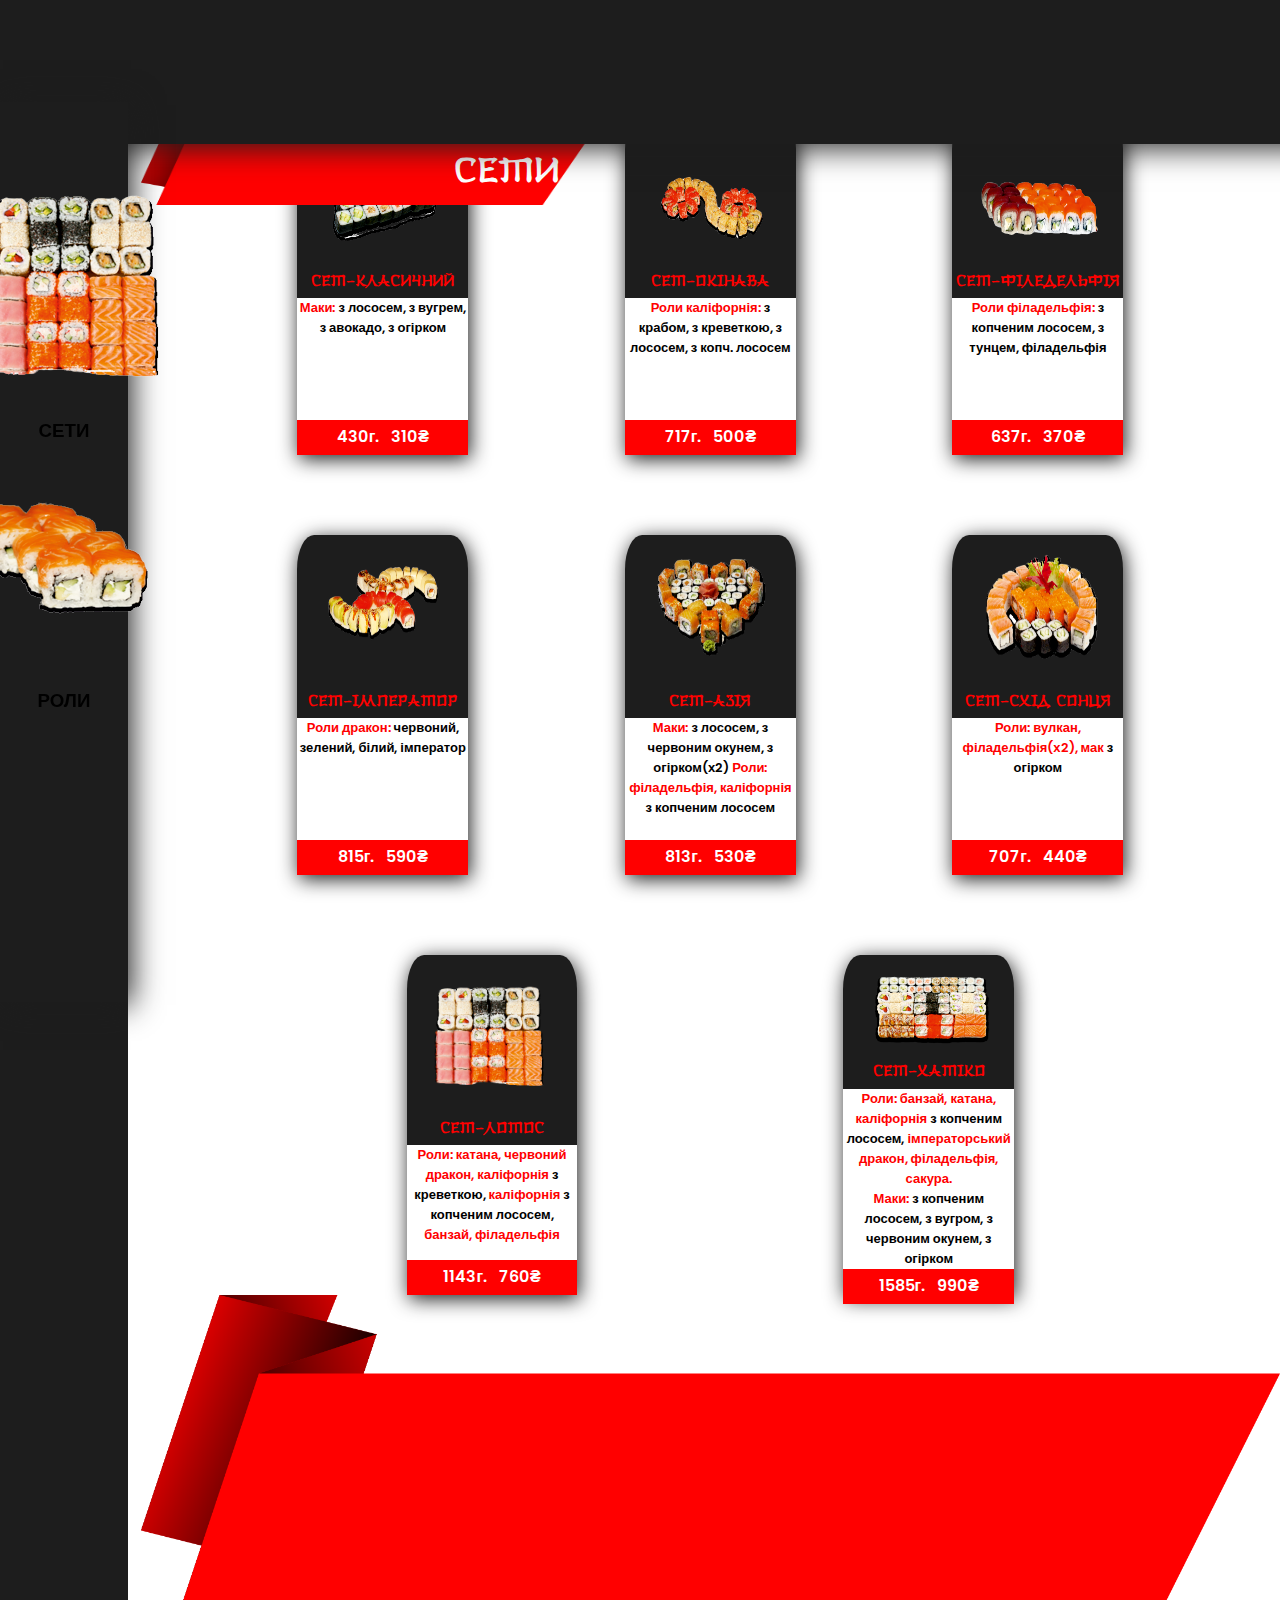
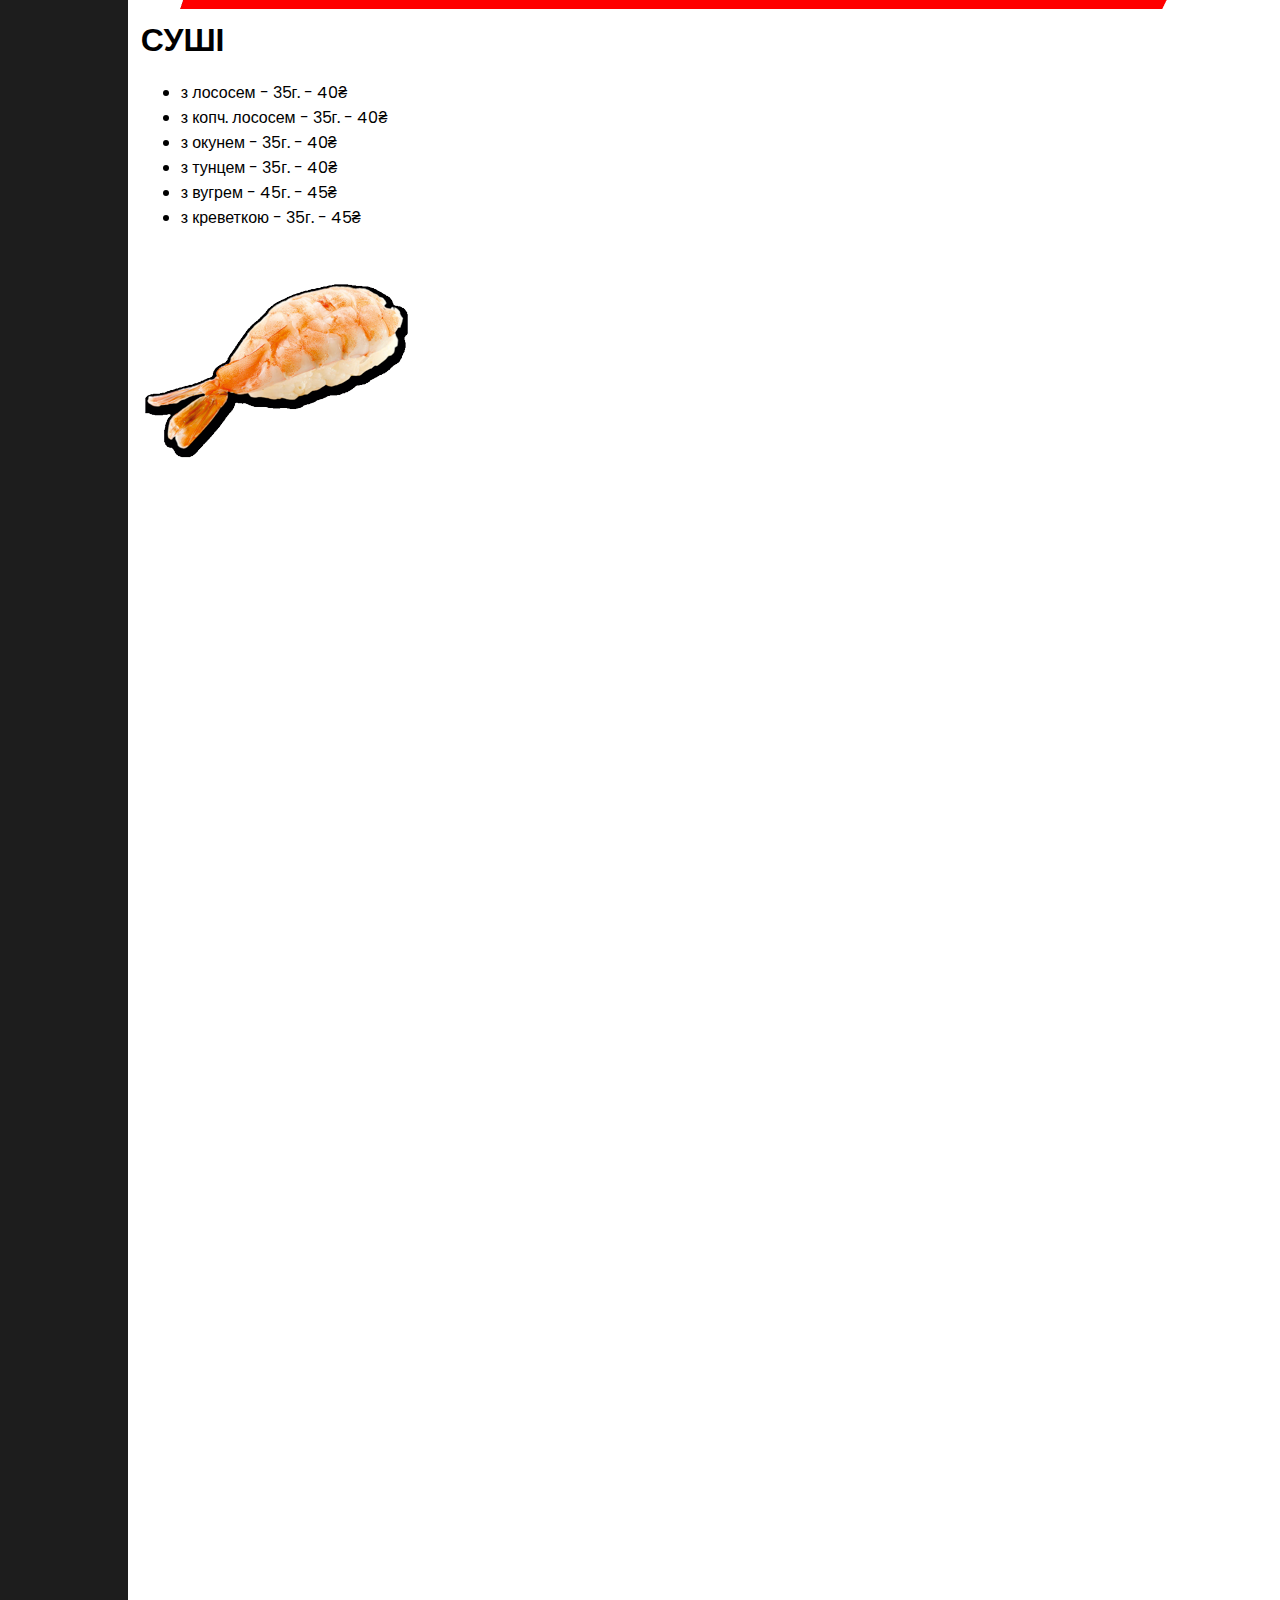
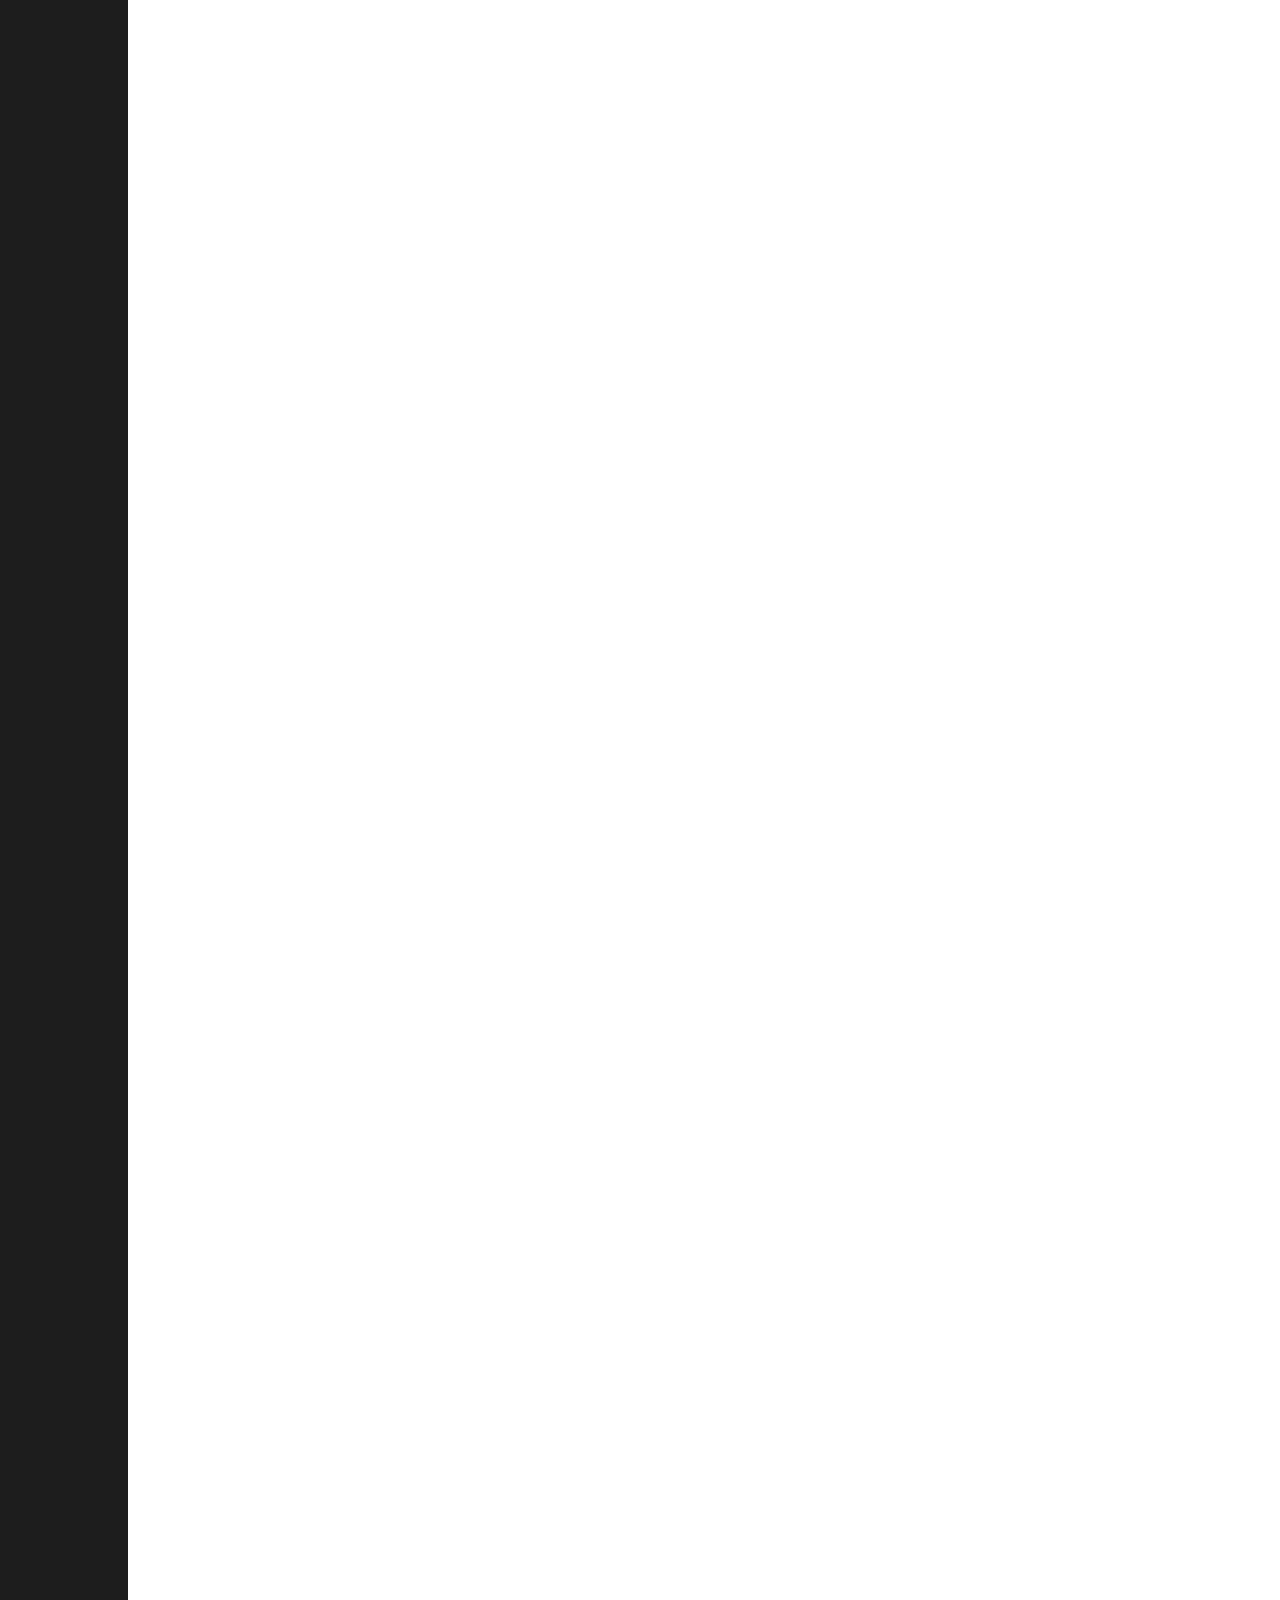
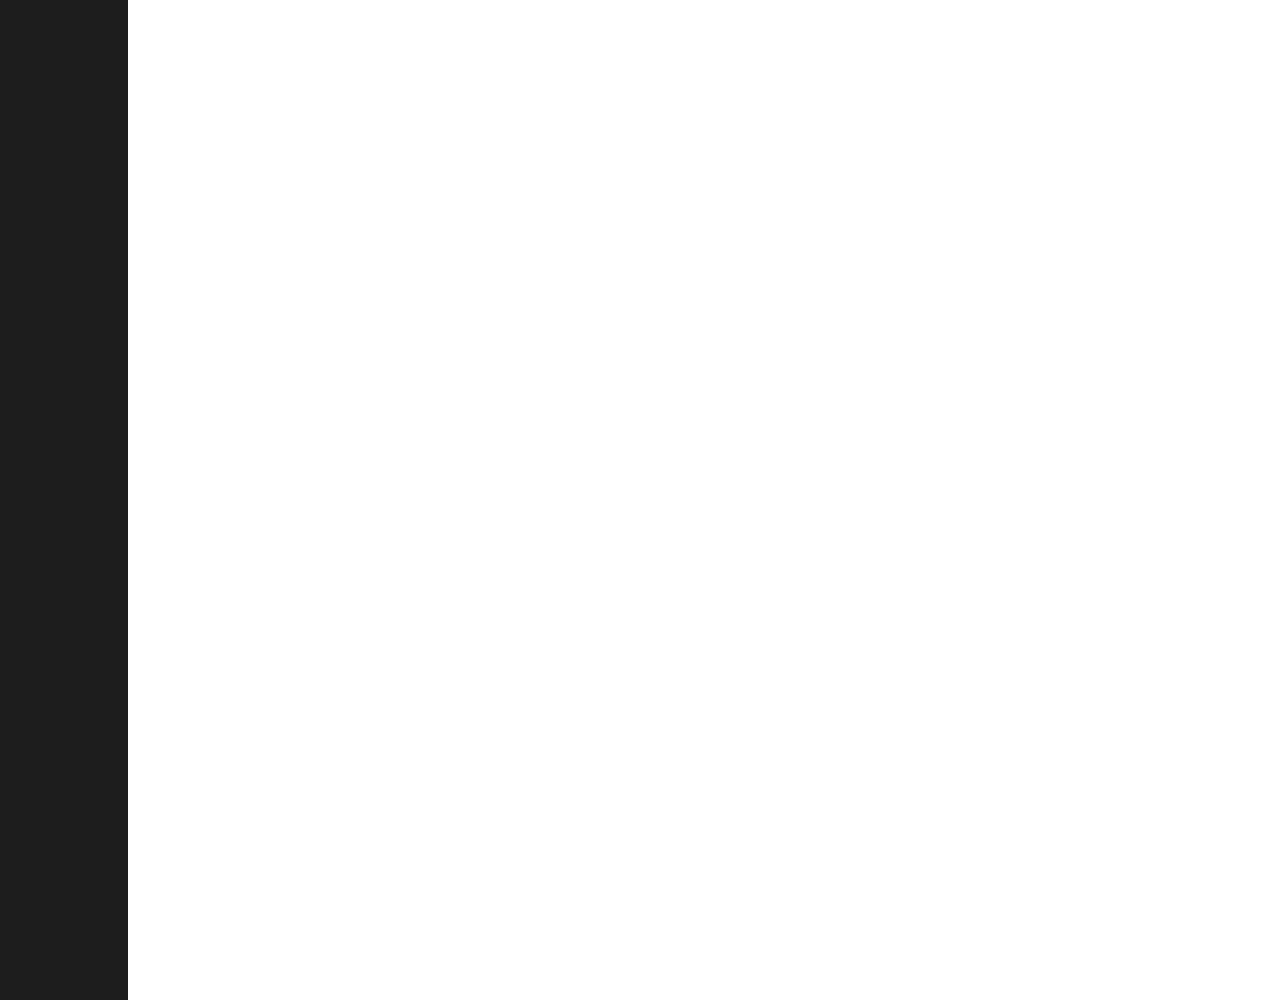
==== index.html @ d1fc06d3 "ver3" ====
<!DOCTYPE html>
<html lang="en">
<head>
    <meta charset="UTF-8">
    <meta http-equiv="X-UA-Compatible" content="IE=edge">
    <meta name="viewport" content="width=device-width">
    <link rel="stylesheet" href="style.css">
    <link rel="stylesheet" href="rolls_style.css">
    <link rel="stylesheet" href="sets_style.css">
    <link rel="preconnect" href="https://fonts.googleapis.com">
<link rel="preconnect" href="https://fonts.gstatic.com" crossorigin>
<link href="https://fonts.googleapis.com/css2?family=Lato:wght@100;400;700&family=Libre+Franklin:wght@500&family=Nunito+Sans:ital,wght@0,200;0,300;0,400;0,600;0,700;1,200&family=Open+Sans:wght@600&family=Poppins:ital,wght@0,100;0,200;0,400;1,100;1,200&display=swap" rel="stylesheet">
    <title>СУШІ МАМА|ЯПОНСЬКА КРИЇВКА</title>
</head>
<body>
    <div class="header">
        <img src="images/logo.png" class="logo_header">
        <h1 class="header_h1">СУШІ МАМА<br>ЯПОНСЬКА КРИЇВКА</h1>
        <div class="phones_header">
            <img src="images/phone_logo.png" class="phone_logo">
            <div class="phones_numbers_header">
                <a class="tel_header1" href="tel: +380964388383">096-438-83-83</a>
                <a class="tel_header2" href="tel: +380934388383">093-438-83-83</a>
            </div>
        </div>
        <div class="location_wrapper">
            <img src="images/location_logo.png" class="location_logo">
            <p class="loaction_p">M.Моршин, вул.Івана Франка, 29-Е</p>
        </div>
        <div class="action_wrapper">
            <div class="visible_part">
                <h1 class="action_h1">АКЦІЯ</h1>
                <img src="images/arrow_down.png" class="arrow_down_img">
                <p class="action_p1">Зробіть замовлення від 500₴ та отримайте <span>подарунок</span></p>
                <p class="action_p2">Безкоштовна <span>Доставка</span> від 400₴</p>
            </div>
        </div>
    </div>
    
    <div class="leftside_header">
        <h1 class="leftside_header_h1">МЕНЮ</h1>
        
        <div class="sets_wrapper_left">
            <img src="images/set_img.png" class="sets_img">
            <h3 class="set_h3">СЕТИ</h3>
        </div>

        <div class="roll_wrapper_left">
            <img src="images/roll_img.png" class="rolls_img">
            <h3 class="roll_h3">РОЛИ</h3>
        </div>
        
        <div class="sushi_wrapper">
            <img src="images/sushi_img.png" class="sushi_img">
            <h3 class="sushi_h3">СУШІ</h3>
        </div>
        <div class="krevetki_wrapper">
            <img src="images/krevetki_img.png" class="krevetki_img">
            <h3 class="krevetki_h3">КРЕВЕТКИ</h3>
        </div>
        <div class="maki_wrapper">
            <img src="images/maki_img.png" class="maki_img">
            <h3 class="maki_h3">Маки</h3>
        </div>
        <div class="gunkans_wrapper">
            <img src="images/gunkans_img.png" class="gunkans_img">
            <h3 class="gunkans_h3">ГУНКАНИ</h3>
        </div>

    </div>

    <div class="container">
        
        <div class="sets_banner active">
            <img src="images/banner.png" class="banner_img">
            <h1 class="sets_banner_h1">СЕТИ</h1>
        </div>

        <div class="sets_wrapper active">
            <div class="sets_wrap1">

                <div class="set1_wrapper">
                    <img src="sets_images/set1.png" class="set1_img">
                    <h3 class="set1_h3">СЕТ-КЛАСИЧНИЙ</h3>

                    <div class="set1_text">
                            <p class="set1_p"><span>Маки: </span>з лососем, з вугрем, з авокадо, з огірком</p>
                            <p class="set1_price">430г.   310₴</span></p>
                    </div>
                </div>


                <div class="set2_wrapper">
                    <img src="sets_images/set2.png" class="set2_img">
                    <h3 class="set2_h3">СЕТ-ОКІНАВА</h3>

                    <div class="set2_text">
                            <p class="set2_p"><span>Роли каліфорнія: </span>з крабом, з креветкою, з лососем, з копч. лососем</p>
                            <p class="set2_price">717г.   500₴</span></p>
                    </div>
                </div>



                <div class="set3_wrapper">
                    <img src="sets_images/set3.png" class="set3_img">
                    <h3 class="set3_h3">СЕТ-ФІЛЕДЕЛЬФІЯ</h3>

                    <div class="set3_text">
                            <p class="set3_p"><span>Роли філадельфія: </span>з копченим лососем, з тунцем, філадельфія</p>
                            <p class="set3_price">637г.   370₴</span></p>
                    </div>
                </div>

            </div>






            <div class="sets_wrap2">

                <div class="set4_wrapper">
                    <img src="sets_images/set4.png" class="set4_img">
                    <h3 class="set4_h3">СЕТ-ІМПЕРАТОР</h3>

                    <div class="set4_text">
                            <p class="set4_p"><span>Роли дракон: </span>червоний, зелений, білий, імператор</p>
                            <p class="set4_price">815г.   590₴</span></p>
                    </div>
                </div>


                <div class="set5_wrapper">
                    <img src="sets_images/set5.png" class="set5_img">
                    <h3 class="set5_h3">СЕТ-АЗІЯ</h3>

                    <div class="set5_text">
                            <p class="set5_p"><span>Маки: </span>з лососем, з червоним окунем, з огірком(х2) <span>Роли: філадельфія, каліфорнія </span>з копченим лососем</p>
                            <p class="set5_price">813г.   530₴</span></p>
                    </div>
                </div>



                <div class="set6_wrapper">
                    <img src="sets_images/set6.png" class="set6_img">
                    <h3 class="set6_h3">СЕТ-СХІД СОНЦЯ</h3>

                    <div class="set6_text">
                            <p class="set6_p"><span>Роли: вулкан, філадельфія(х2), мак </span>з огірком</p>
                            <p class="set6_price">707г.   440₴</span></p>
                    </div>
                </div>

            </div>




            <div class="sets_wrap3">

                <div class="set7_wrapper">
                    <img src="sets_images/set7.png" class="set7_img">
                    <h3 class="set7_h3">СЕТ-ЛОТОС</h3>

                    <div class="set7_text">
                            <p class="set7_p"><span>Роли: катана, червоний дракон, каліфорнія </span>з креветкою, <span>каліфорнія </span> з копченим лососем, <span>банзай, філадельфія</span></p>
                            <p class="set7_price">1143г.   760₴</span></p>
                    </div>
                </div>


                <div class="set8_wrapper">
                    <img src="sets_images/set8.png" class="set8_img">
                    <h3 class="set8_h3">СЕТ-ХАТІКО</h3>

                    <div class="set8_text">
                            <p class="set8_p"><span>Роли: банзай, катана, каліфорнія </span>з копченим лососем, <span>імператорський дракон, філадельфія, сакура.</span><br><span>Маки: </span>з копченим лососем, з вугром, з червоним окунем, з огірком</p>
                            <p class="set8_price">1585г.   990₴</span></p>
                    </div>
                </div>


            </div>

        </div>



        <div class="sushi_banner">
            <img src="images/banner.png" class="banner_img">
            <h1 class="sushi_banner_h1">СУШІ</h1>
        </div>
        <div class="sushi_wrapper_c">
            <div class="sushi_wrapper_c_text">
                <ul>
                    <li>з лососем - 35г. - 40₴</li>
                    <li>з копч. лососем - 35г. -  40₴</li>
                    <li>з окунем - 35г. - 40₴</li>
                    <li>з тунцем - 35г. - 40₴</li>
                    <li>з вугрем - 45г. - 45₴</li>
                    <li>з креветкою - 35г. - 45₴</li>
                </ul>
            </div>
            <img src="images/sushi_img.png" class="sushi_img_c">
        </div>

        










































    </div>
    
</body>
<script src="main.js"></script>
</html>
---- style.css ----
@font-face {
    font-family: Japanease; /* Гарнитура шрифта */
    src: url(HanZi.ttf); /* Путь к файлу со шрифтом */
   }
body{
    font-family: 'Lato', sans-serif;
    font-family: 'Libre Franklin', sans-serif;
    font-family: 'Nunito Sans', sans-serif;
    font-family: 'Open Sans', sans-serif;
    font-family: 'Poppins', sans-serif;
    margin: 0;
    padding: 0;
    background-color: #1d1d1d;
}

h1, h2, h3, h4, h5, h5, h6{
    margin: 0;
}
p{
    margin: 0;
}


/*HEADER---*/

.container{
    background-color: white;
    width: 90%;
    height: 5800px;
    margin-left: auto;
    padding-top: 9%;
    padding-left: 1%;
    box-sizing: border-box;
}
.header{
    box-shadow: 3px 3px 30px #1d1d1d;
    z-index: 2;
    align-items: center;
    display: flex;
    padding-left: 1.65%;
    padding-right: 20%;
    position: fixed;
    width: 100%;
    height: 16%;
    background: #1d1d1d;

}
.logo_header.animated{
    opacity: 1;
    transform: translate(0px, 0%);
    transition: 0.4s;
}
.logo_header{
    opacity: 0;
    transform: translate(0px, 120%);
    transition: 0.4s;
    user-select: none;
    width: 10%;
    height: 100%;
}
.header_h1.animated{
    opacity: 1;
    transform: translate(0px, 0%);
    transition: 0.4s;
}
.header_h1{
    transition: 0.4s;
    transform: translate(0px, 120%);
    opacity: 0;
    font-family: Japanease;
    color: #ff0000;
    margin-left: 6%;
    width: 40%;
    text-align: center;
    font-size: 18px;
    user-select: none;
}
.phones_header.animated{
    opacity: 1;
    transform: translate(0px, 0%);
    transition: 0.4s;
}
.phones_header{
    opacity: 0;
    transform: translate(0px, 120%);
    transition: 0.4s;
    margin-left: 6%;
    align-items: center;
    display: flex;
}
.phone_logo{
    width: 10%;
    height: 12%;
}
.phones_numbers_header{
    margin-left: 3%;
    display: flex;
    align-items: center;
    flex-direction: column;
}
.tel_header1{
    font-family: Japanease;
    transition: 0.4s;
    text-decoration: none;
    font-weight: 600;
    color: #ff0000;
}
.tel_header2{
    margin-top: 5%;
    font-family: Japanease;
    transition: 0.4s;
    text-decoration: none;
    font-weight: 600;
    color: #ff0000;
}
.tel_header1:hover{
    color: white;
    transition: 0.4s;
}
.tel_header2:hover{
    color: white;
    transition: 0.4s;
}

.location_wrapper.animated{
    opacity: 1;
    transform: translate(0px, 0%);
    transition: 0.4s;
}
.location_wrapper{
    opacity: 0;
    transform: translate(0px, 120%);
    transition: 0.4s;
    margin-left: 6%;
    align-items: center;
    display: flex;
}
.location_logo{
    width: 10%;
    height: 12%;
}
.loaction_p{
    margin-left: 2%;
    font-size: 18px;
    color: #ff0000;
    font-weight: 600;
    font-family: Japanease;
}




.action_wrapper.animated{
    opacity: 1;
    transition: 0.4s;
}

.action_wrapper.active{
    transition: 0.4s;
    display: flex;
    flex-direction: column;
    background-color: #1d1d1d;
    height: 620%;
    margin-right: 10%;
    align-items: center;
    text-align: center;
    box-sizing: border-box;
    width: 45%;
    border-bottom-left-radius: 10px;
    border-bottom-right-radius: 10px;
}
.action_wrapper{
    opacity: 0;
    transition: 0.4s;
    display: flex;
    flex-direction: column;
    justify-content: space-evenly;
    height: 100%;
    margin-right: 10%;
    align-items: center;
    text-align: center;
    box-sizing: border-box;
    width: 45%;

}
.visible_part{
    width: 60%;
    margin-left: auto;
    margin-right: auto;
    justify-content: space-evenly;
    user-select: none;
    display: flex;
    flex-direction: column;
    align-items: center;
}
.action_h1{
    position: absolute;
    font-family: Japanease;
    color: #ff0000;
    font-size: 22px;
    top: 35%;
}
.arrow_down_img{
    cursor: pointer;
    transition: 0.4s;
    position: absolute;
    margin-top: 5%;
    width: 1.5%;
    bottom: 10%;
}

.arrow_down_img.active{
    transition: 0.4s;
    transform: rotate(180deg);
}


.action_p1.active{
    transition: 0.8s;
    opacity: 1;
    font-size: 16px;
    font-weight: 600;
    top: 125%;
    width: 10%;
    color: #ff0000;
    position: absolute;
}
.action_p1 span{
    font-family: Japanease;
}
.action_p1{
    transition: 0.2s;
    opacity: 0;
    font-size: 0;
    font-weight: 600;
    top: 125%;
    width: 10%;
    color: #ff0000;
    position: absolute;
}
.action_p2.active{
    transition: 0.8s;
    opacity: 1;
    font-size: 16px;
    font-weight: 600;
    top: 250%;
    width: 6%;
    color: #ff0000;
    position: absolute;
}

.action_p2{
    transition: 0.2s;
    opacity: 0;
    font-size: 0;
    font-weight: 600;
    top: 250%;
    width: 6%;
    color: #ff0000;
    position: absolute;
}

.action_p2 span{
    font-family: Japanease;
}




/*LEFTSIDE_HEADER---*/

.leftside_header{
    box-shadow: 3px 3px 30px #1d1d1d;
    z-index: 3;
    justify-content: space-evenly;
    padding-bottom: 10%;
    display: flex;
    flex-direction: column;
    align-items: center;
    text-align: center;
    padding-top: 1.7%;
    box-sizing: border-box;
    margin-top: 8%;
    background-color: #1d1d1d;
    width: 10%;
    height: 100%;
    position: fixed;
}
.leftside_header_h1.animated{
    opacity: 1;
    transform: translate(0px, 0px);
    transition: 0.4s;
}
.leftside_header_h1{
    opacity: 0;
    transform: translate(-120%, 0px);
    transition: 0.4s;
    font-family: Japanease;
    color: #ff0000;

}
.maki_wrapper.animated{
    opacity: 1;
    transform: translate(0px, 0%);
    transition: 0.4s;
}
.maki_wrapper.activated{
    background-color: #ff0000;
    transition: 0.7s;
}
.maki_wrapper{
    opacity: 0;
    transform: translate(-120%, 0%);
    transition: 0.4s;
    transition: 0.7s;
    height: 25%;
    cursor: pointer;
    width: 100%;
}
.maki_img{
    transition: 0.4s;
    width: 55%;
}
.maki_h3{
    transition: 0.4s;
    font-family: Japanease;
    color: white;
}
.maki_h3.active{
    transition: 0.4s;
    font-family: Japanease;
    color: #ff0000;
}
.maki_img.active{
    transition: 0.4s;
    width: 65%;
}



.sushi_wrapper.animated{
    opacity: 1;
    transform: translate(0px, 0%);
    transition: 0.4s;
}
.sushi_wrapper.activated{
    background-color: #ff0000;
    transition: 0.7s;
}

.sushi_wrapper{
    opacity: 0;
    transform: translate(-120%, 0%);
    transition: 0.4s;
    transition: 0.7s;
    margin-top: 25%;
    cursor: pointer;
    width: 100%;
    height: 25%;
}
.sushi_img{
    transition: 0.4s;
    width: 55%;
}
.sushi_h3{
    transition: 0.4s;
    font-family: Japanease;
    color: white;
}
.sushi_h3.active{
    transition: 0.4s;
    font-family: Japanease;
    color: #ff0000;
}
.sushi_img.active{
    transition: 0.4s;
    width: 65%;
}

.gunkans_wrapper.animated{
    opacity: 1;
    transform: translate(0px, 0%);
    transition: 0.4s;
}
.gunkans_wrapper.activated{
    background-color: #ff0000;
    transition: 0.7s;
}
.gunkans_wrapper{
    opacity: 0;
    transform: translate(-120%, 0%);
    transition: 0.4s;
    transition: 0.7s;
    height: 25%;
    cursor: pointer;
    width: 100%;
}
.gunkans_img{
    transition: 0.4s;
    width: 55%;
}
.gunkans_h3{
    transition: 0.4s;
    font-family: Japanease;
    color: white;
}
.gunkans_h3.active{
    transition: 0.4s;
    font-family: Japanease;
    color: #ff0000;
}
.gunkans_img.active{
    transition: 0.4s;
    width: 65%;
}

.krevetki_wrapper.animated{
    opacity: 1;
    transform: translate(0px, 0%);
    transition: 0.4s;
}
.krevetki_wrapper.activated{
    background-color: #ff0000;
    transition: 0.7s;
}
.krevetki_wrapper{
    opacity: 0;
    transform: translate(-120%, 0%);
    transition: 0.4s;
    transition: 0.7s;
    box-sizing: border-box;
    padding-top: 15%;
    height: 25%;
    cursor: pointer;
    width: 100%;
}
.krevetki_img{
    transition: 0.4s;
    width: 55%;
}
.krevetki_h3{
    transition: 0.4s;
    font-family: Japanease;
    color: white;
}
.krevetki_h3.active{
    transition: 0.4s;
    font-family: Japanease;
    color: #ff0000;
}
.krevetki_img.active{
    transition: 0.4s;
    width: 65%;
}







/*CONTAINER*/
.rolls_banner{
    position: absolute;
    width: 35%;
    height: 10%;
}
.banner_img{
    width: 100%;
    height: 100%;
}
.rolls_banner_h1{
    font-family: Japanease;
    position: absolute;
    color: white;
    top: 40%;
    left: 70%;
}



.sets_banner{
    position: absolute;
    width: 35%;
    height: 10%;
}
.sets_banner_h1{
    font-family: Japanease;
    position: absolute;
    color: white;
    top: 40%;
    left: 70%;
}






/*CONTEXT*/

.sushi_context.active{
    transition: 0.7s;
    width: 30%;
    left: 10%;
}
.sushi_context{
    transition: 0.7s;
    box-sizing: border-box;
    padding-top: 5%;
    display: flex;
    flex-direction: column;
    left: -10%;
    top: 13%;
    position: fixed;
    width: 0%;
    background-color: #ff0000;
    height: 100%;
    box-shadow: 2px 5px 20px #1d1d1d;
}
.sushi_context_h1{
    user-select: none;
    text-align: center;
    font-family: Japanease;
    color: white;
}
.sushi_context_p{
    line-height: 1;
    display: flex;
    flex-direction: column;
}
.sushi_context li {
    user-select: none;
    white-space: pre;
    color: white;
    font-size: 18px;
}
.close_img_sushi{
    transition: 0.4s;
    cursor: pointer;
    position: absolute;
    width: 7%;
    right: 5%;
    top: 5%;
}
.close_img_sushi:hover{
    transition: 0.4s;
    cursor: pointer;
    position: absolute;
    width: 8.5%;
    right: 5%;
    top: 5%;
}





.krevetki_context.active{
    transition: 0.7s;
    width: 40%;
    left: 10%;
}
.krevetki_context{
    transition: 0.7s;
    box-sizing: border-box;
    padding-top: 5%;
    display: flex;
    flex-direction: column;
    left: -30%;
    top: 13%;
    position: fixed;
    width: 0%;
    background-color: #ff0000;
    height: 100%;
    box-shadow: 2px 5px 20px #1d1d1d;
}
.krevetki_context_h1{
    user-select: none;
    text-align: center;
    font-family: Japanease;
    color: white;
}
.krevetki_context_p{
    line-height: 1;
    display: flex;
    flex-direction: column;
}
.krevetki_context li {
    user-select: none;
    white-space: pre;
    color: white;
    font-size: 18px;
}
.krevetki_context span {
    font-weight: 600;
    user-select: none;
    white-space: pre;
    color: black;
    font-size: 18px;
}
.close_img_krevetki{
    transition: 0.4s;
    cursor: pointer;
    position: absolute;
    width: 7%;
    right: 5%;
    top: 5%;
}
.close_img_krevetki:hover{
    transition: 0.4s;
    cursor: pointer;
    position: absolute;
    width: 8.5%;
    right: 5%;
    top: 5%;
}
.images_krevetki {
    margin-top: 5%;
    margin-left: auto;
    margin-right: auto;
    display: flex;
    align-items: center;
    justify-content: space-evenly;
    width: 100%;
    height: 30%;
}
.img_krevetki1{
    height: 70%;
    width: 40%;
}
.img_krevetki2{
    width: 40%;
    height: 70%;
}





.maki_context.active{
    transition: 0.7s;
    width: 30%;
    left: 10%;
}
.maki_context{
    transition: 0.7s;
    box-sizing: border-box;
    padding-top: 5%;
    display: flex;
    flex-direction: column;
    left: -10%;
    top: 13%;
    position: fixed;
    width: 0%;
    background-color: #ff0000;
    height: 100%;
    box-shadow: 2px 5px 20px #1d1d1d;
}
.maki_context_h1{
    user-select: none;
    text-align: center;
    font-family: Japanease;
    color: white;
}
.maki_context_p{
    line-height: 1;
    display: flex;
    flex-direction: column;
}
.maki_context li {
    user-select: none;
    white-space: pre;
    color: white;
    font-size: 18px;
}
.close_img_maki{
    transition: 0.4s;
    cursor: pointer;
    position: absolute;
    width: 7%;
    right: 5%;
    top: 5%;
}
.close_img_maki:hover{
    transition: 0.4s;
    cursor: pointer;
    position: absolute;
    width: 8.5%;
    right: 5%;
    top: 5%;
}



.gunkans_context.active{
    transition: 0.7s;
    width: 30%;
    left: 10%;
}
.gunkans_context{
    transition: 0.7s;
    box-sizing: border-box;
    padding-top: 5%;
    display: flex;
    flex-direction: column;
    left: -10%;
    top: 13%;
    position: fixed;
    width: 0%;
    background-color: #ff0000;
    height: 100%;
    box-shadow: 2px 5px 20px #1d1d1d;
}
.gunkans_context_h1{
    user-select: none;
    text-align: center;
    font-family: Japanease;
    color: white;
}
.gunkans_context_p{
    line-height: 1;
    display: flex;
    flex-direction: column;
}
.gunkans_context li {
    user-select: none;
    white-space: pre;
    color: white;
    font-size: 18px;
}
.close_img_gunkans{
    transition: 0.4s;
    cursor: pointer;
    position: absolute;
    width: 7%;
    right: 5%;
    top: 5%;
}
.close_img_gunkans:hover{
    transition: 0.4s;
    cursor: pointer;
    position: absolute;
    width: 8.5%;
    right: 5%;
    top: 5%;
}
---- rolls_style.css ----
/*ROLLS*/

.rolls_wrap1{
    width: 100%;
    display: flex;
    justify-content: space-evenly;
}
.rolls_wrap2{
    margin-top: 7%;
    width: 100%;
    display: flex;
    justify-content: space-evenly;
}
.rolls_wrap3{
    margin-top: 7%;
    width: 100%;
    display: flex;
    justify-content: space-evenly;
}
.rolls_wrap4{
    margin-top: 7%;
    width: 100%;
    display: flex;
    justify-content: space-evenly;
}
.rolls_wrap5{
    margin-top: 7%;
    width: 100%;
    display: flex;
    justify-content: space-evenly;
}
.rolls_wrap6{
    margin-top: 7%;
    width: 100%;
    display: flex;
    justify-content: space-evenly;
}
.rolls_wrap7{
    margin-top: 7%;
    width: 100%;
    display: flex;
    justify-content: space-evenly;
}
.rolls_wrap8{
    margin-top: 7%;
    width: 100%;
    display: flex;
    justify-content: space-evenly;
}
.rolls_wrap9{
    margin-top: 7%;
    width: 100%;
    display: flex;
    justify-content: space-evenly;
}


/*ROLL1*/
.roll1_wrapper{
    border-top-left-radius: 10%;
    border-top-right-radius: 10%;
    box-shadow: 2px 4px 20px #1d1d1d;
    box-sizing: border-box;
    display: flex;
    flex-direction: column;
    background-color: #1d1d1d;
    align-items: center;
    width: 15%;
    height: 340px;
}
.roll1_img{
    width: 70%;
    height: 100%;
}
.roll1_h3{
    text-align: center;
    margin-bottom: 5%;
    font-size: 14px;
    color: #ff0000;
    font-family: Japanease;
}
.roll1_text{
    display: flex;
    flex-direction: column;
    justify-content: space-between;
    height: 100%;
    width: 100%;
    background-color: white;
}
.roll1_p{
    font-size: 13px;
    font-weight: 600;
    text-align: center;
}
.roll1_price{
    white-space: pre;
    width: 100%;
    height: 35px;
    box-sizing: border-box;
    padding-top: 2.5%;
    background-color: #ff0000;
    text-align: center;
    color: white;
    font-weight: 600;
}
.roll1_price span{
    font-family: Japanease;
}



/*ROLL2*/
.roll2_wrapper{
    border-top-left-radius: 10%;
    border-top-right-radius: 10%;
    box-shadow: 2px 4px 20px #1d1d1d;
    box-sizing: border-box;
    display: flex;
    flex-direction: column;
    background-color: #1d1d1d;
    align-items: center;
    width: 15%;
    height: 340px;
}
.roll2_img{
    width: 70%;
    height: 100%;
}
.roll2_h3{
    text-align: center;
    margin-bottom: 5%;
    font-size: 14px;
    color: #ff0000;
    font-family: Japanease;
}
.roll2_text{
    display: flex;
    flex-direction: column;
    justify-content: space-between;
    height: 100%;
    width: 100%;
    background-color: white;
}
.roll2_p{
    font-size: 13px;
    font-weight: 600;
    text-align: center;
}
.roll2_price{
    white-space: pre;
    width: 100%;
    height: 35px;
    box-sizing: border-box;
    padding-top: 2.5%;
    background-color: #ff0000;
    text-align: center;
    color: white;
    font-weight: 600;
}
.roll2_price span{
    font-family: Japanease;
}




/*ROLL3*/
.roll3_wrapper{
    border-top-left-radius: 10%;
    border-top-right-radius: 10%;
    box-shadow: 2px 4px 20px #1d1d1d;
    box-sizing: border-box;
    display: flex;
    flex-direction: column;
    background-color: #1d1d1d;
    align-items: center;
    width: 15%;
    height: 340px;
}
.roll3_img{
    width: 70%;
    height: 100%;
}
.roll3_h3{
    text-align: center;
    margin-bottom: 5%;
    font-size: 14px;
    color: #ff0000;
    font-family: Japanease;
}
.roll3_text{
    display: flex;
    flex-direction: column;
    justify-content: space-between;
    height: 100%;
    width: 100%;
    background-color: white;
}
.roll3_p{
    font-size: 13px;
    font-weight: 600;
    text-align: center;
}
.roll3_price{
    white-space: pre;
    width: 100%;
    height: 35px;
    box-sizing: border-box;
    padding-top: 2.5%;
    background-color: #ff0000;
    text-align: center;
    color: white;
    font-weight: 600;
}
.roll3_price span{
    font-family: Japanease;
}




/*ROLL4*/
.roll4_wrapper{
    border-top-left-radius: 10%;
    border-top-right-radius: 10%;
    box-shadow: 2px 4px 20px #1d1d1d;
    box-sizing: border-box;
    display: flex;
    flex-direction: column;
    background-color: #1d1d1d;
    align-items: center;
    width: 15%;
    height: 340px;
}
.roll4_img{
    width: 70%;
    height: 100%;
}
.roll4_h3{
    text-align: center;
    margin-bottom: 5%;
    font-size: 14px;
    color: #ff0000;
    font-family: Japanease;
}
.roll4_text{
    display: flex;
    flex-direction: column;
    justify-content: space-between;
    height: 100%;
    width: 100%;
    background-color: white;
}
.roll4_p{
    font-size: 13px;
    font-weight: 600;
    text-align: center;
}
.roll4_price{
    white-space: pre;
    width: 100%;
    height: 35px;
    box-sizing: border-box;
    padding-top: 2.5%;
    background-color: #ff0000;
    text-align: center;
    color: white;
    font-weight: 600;
}
.roll4_price span{
    font-family: Japanease;
}




/*ROLL5*/
.roll5_wrapper{
    border-top-left-radius: 10%;
    border-top-right-radius: 10%;
    box-shadow: 2px 4px 20px #1d1d1d;
    box-sizing: border-box;
    display: flex;
    flex-direction: column;
    background-color: #1d1d1d;
    align-items: center;
    width: 15%;
    height: 340px;
}
.roll5_img{
    width: 70%;
    height: 100%;
}
.roll5_h3{
    text-align: center;
    margin-bottom: 5%;
    font-size: 14px;
    color: #ff0000;
    font-family: Japanease;
}
.roll5_text{
    display: flex;
    flex-direction: column;
    justify-content: space-between;
    height: 100%;
    width: 100%;
    background-color: white;
}
.roll5_p{
    font-size: 13px;
    font-weight: 600;
    text-align: center;
}
.roll5_price{
    white-space: pre;
    width: 100%;
    height: 35px;
    box-sizing: border-box;
    padding-top: 2.5%;
    background-color: #ff0000;
    text-align: center;
    color: white;
    font-weight: 600;
}
.roll5_price span{
    font-family: Japanease;
}





/*ROLL6*/
.roll6_wrapper{
    border-top-left-radius: 10%;
    border-top-right-radius: 10%;
    box-shadow: 2px 4px 20px #1d1d1d;
    box-sizing: border-box;
    display: flex;
    flex-direction: column;
    background-color: #1d1d1d;
    align-items: center;
    width: 15%;
    height: 340px;
}
.roll6_img{
    width: 70%;
    height: 100%;
}
.roll6_h3{
    text-align: center;
    margin-bottom: 5%;
    font-size: 14px;
    color: #ff0000;
    font-family: Japanease;
}
.roll6_text{
    display: flex;
    flex-direction: column;
    justify-content: space-between;
    height: 100%;
    width: 100%;
    background-color: white;
}
.roll6_p{
    font-size: 13px;
    font-weight: 600;
    text-align: center;
}
.roll6_price{
    white-space: pre;
    width: 100%;
    height: 35px;
    box-sizing: border-box;
    padding-top: 2.5%;
    background-color: #ff0000;
    text-align: center;
    color: white;
    font-weight: 600;
}
.roll6_price span{
    font-family: Japanease;
}




/*ROLL7*/
.roll7_wrapper{
    border-top-left-radius: 10%;
    border-top-right-radius: 10%;
    box-shadow: 2px 4px 20px #1d1d1d;
    box-sizing: border-box;
    display: flex;
    flex-direction: column;
    background-color: #1d1d1d;
    align-items: center;
    width: 15%;
    height: 340px;
}
.roll7_img{
    width: 70%;
    height: 100%;
}
.roll7_h3{
    text-align: center;
    margin-bottom: 5%;
    font-size: 14px;
    color: #ff0000;
    font-family: Japanease;
}
.roll7_text{
    display: flex;
    flex-direction: column;
    justify-content: space-between;
    height: 100%;
    width: 100%;
    background-color: white;
}
.roll7_p{
    font-size: 13px;
    font-weight: 600;
    text-align: center;
}
.roll7_price{
    white-space: pre;
    width: 100%;
    height: 35px;
    box-sizing: border-box;
    padding-top: 2.5%;
    background-color: #ff0000;
    text-align: center;
    color: white;
    font-weight: 600;
}
.roll7_price span{
    font-family: Japanease;
}



/*ROLL8*/
.roll8_wrapper{
    border-top-left-radius: 10%;
    border-top-right-radius: 10%;
    box-shadow: 2px 4px 20px #1d1d1d;
    box-sizing: border-box;
    display: flex;
    flex-direction: column;
    background-color: #1d1d1d;
    align-items: center;
    width: 15%;
    height: 340px;
}
.roll8_img{
    width: 70%;
    height: 100%;
}
.roll8_h3{
    text-align: center;
    margin-bottom: 5%;
    font-size: 14px;
    color: #ff0000;
    font-family: Japanease;
}
.roll8_text{
    display: flex;
    flex-direction: column;
    justify-content: space-between;
    height: 100%;
    width: 100%;
    background-color: white;
}
.roll8_p{
    font-size: 13px;
    font-weight: 600;
    text-align: center;
}
.roll8_price{
    white-space: pre;
    width: 100%;
    height: 35px;
    box-sizing: border-box;
    padding-top: 2.5%;
    background-color: #ff0000;
    text-align: center;
    color: white;
    font-weight: 600;
}
.roll8_price span{
    font-family: Japanease;
}




/*ROLL9*/
.roll9_wrapper{
    border-top-left-radius: 10%;
    border-top-right-radius: 10%;
    box-shadow: 2px 4px 20px #1d1d1d;
    box-sizing: border-box;
    display: flex;
    flex-direction: column;
    background-color: #1d1d1d;
    align-items: center;
    width: 15%;
    height: 340px;
}
.roll9_img{
    width: 70%;
    height: 100%;
}
.roll9_h3{
    text-align: center;
    margin-bottom: 5%;
    font-size: 14px;
    color: #ff0000;
    font-family: Japanease;
}
.roll9_text{
    display: flex;
    flex-direction: column;
    justify-content: space-between;
    height: 100%;
    width: 100%;
    background-color: white;
}
.roll9_p{
    font-size: 13px;
    font-weight: 600;
    text-align: center;
}
.roll9_price{
    white-space: pre;
    width: 100%;
    height: 35px;
    box-sizing: border-box;
    padding-top: 2.5%;
    background-color: #ff0000;
    text-align: center;
    color: white;
    font-weight: 600;
}
.roll9_price span{
    font-family: Japanease;
}



/*ROLL10*/
.roll10_wrapper{
    border-top-left-radius: 10%;
    border-top-right-radius: 10%;
    box-shadow: 2px 4px 20px #1d1d1d;
    box-sizing: border-box;
    display: flex;
    flex-direction: column;
    background-color: #1d1d1d;
    align-items: center;
    width: 15%;
    height: 340px;
}
.roll10_img{
    width: 70%;
    height: 100%;
}
.roll10_h3{
    text-align: center;
    margin-bottom: 5%;
    font-size: 14px;
    color: #ff0000;
    font-family: Japanease;
}
.roll10_text{
    display: flex;
    flex-direction: column;
    justify-content: space-between;
    height: 100%;
    width: 100%;
    background-color: white;
}
.roll10_p{
    font-size: 13px;
    font-weight: 600;
    text-align: center;
}
.roll10_price{
    white-space: pre;
    width: 100%;
    height: 35px;
    box-sizing: border-box;
    padding-top: 2.5%;
    background-color: #ff0000;
    text-align: center;
    color: white;
    font-weight: 600;
}
.roll10_price span{
    font-family: Japanease;
}







/*ROLL11*/
.roll11_wrapper{
    border-top-left-radius: 10%;
    border-top-right-radius: 10%;
    box-shadow: 2px 4px 20px #1d1d1d;
    box-sizing: border-box;
    display: flex;
    flex-direction: column;
    background-color: #1d1d1d;
    align-items: center;
    width: 15%;
    height: 340px;
}
.roll11_img{
    width: 70%;
    height: 100%;
}
.roll11_h3{
    text-align: center;
    margin-bottom: 5%;
    font-size: 14px;
    color: #ff0000;
    font-family: Japanease;
}
.roll11_text{
    display: flex;
    flex-direction: column;
    justify-content: space-between;
    height: 100%;
    width: 100%;
    background-color: white;
}
.roll11_p{
    font-size: 13px;
    font-weight: 600;
    text-align: center;
}
.roll11_price{
    white-space: pre;
    width: 100%;
    height: 35px;
    box-sizing: border-box;
    padding-top: 2.5%;
    background-color: #ff0000;
    text-align: center;
    color: white;
    font-weight: 600;
}
.roll11_price span{
    font-family: Japanease;
}




/*ROLL12*/
.roll12_wrapper{
    border-top-left-radius: 10%;
    border-top-right-radius: 10%;
    box-shadow: 2px 4px 20px #1d1d1d;
    box-sizing: border-box;
    display: flex;
    flex-direction: column;
    background-color: #1d1d1d;
    align-items: center;
    width: 15%;
    height: 340px;
}
.roll12_img{
    width: 70%;
    height: 100%;
}
.roll12_h3{
    text-align: center;
    margin-bottom: 5%;
    font-size: 14px;
    color: #ff0000;
    font-family: Japanease;
}
.roll12_text{
    display: flex;
    flex-direction: column;
    justify-content: space-between;
    height: 100%;
    width: 100%;
    background-color: white;
}
.roll12_p{
    font-size: 13px;
    font-weight: 600;
    text-align: center;
}
.roll12_price{
    white-space: pre;
    width: 100%;
    height: 35px;
    box-sizing: border-box;
    padding-top: 2.5%;
    background-color: #ff0000;
    text-align: center;
    color: white;
    font-weight: 600;
}
.roll12_price span{
    font-family: Japanease;
}





/*ROLL13*/
.roll13_wrapper{
    border-top-left-radius: 10%;
    border-top-right-radius: 10%;
    box-shadow: 2px 4px 20px #1d1d1d;
    box-sizing: border-box;
    display: flex;
    flex-direction: column;
    background-color: #1d1d1d;
    align-items: center;
    width: 15%;
    height: 340px;
}
.roll13_img{
    width: 70%;
    height: 100%;
}
.roll13_h3{
    text-align: center;
    margin-bottom: 5%;
    font-size: 14px;
    color: #ff0000;
    font-family: Japanease;
}
.roll13_text{
    display: flex;
    flex-direction: column;
    justify-content: space-between;
    height: 100%;
    width: 100%;
    background-color: white;
}
.roll13_p{
    font-size: 13px;
    font-weight: 600;
    text-align: center;
}
.roll13_price{
    white-space: pre;
    width: 100%;
    height: 35px;
    box-sizing: border-box;
    padding-top: 2.5%;
    background-color: #ff0000;
    text-align: center;
    color: white;
    font-weight: 600;
}
.roll13_price span{
    font-family: Japanease;
}




/*ROLL14*/
.roll14_wrapper{
    border-top-left-radius: 10%;
    border-top-right-radius: 10%;
    box-shadow: 2px 4px 20px #1d1d1d;
    box-sizing: border-box;
    display: flex;
    flex-direction: column;
    background-color: #1d1d1d;
    align-items: center;
    width: 15%;
    height: 340px;
}
.roll14_img{
    width: 70%;
    height: 100%;
}
.roll14_h3{
    text-align: center;
    margin-bottom: 5%;
    font-size: 14px;
    color: #ff0000;
    font-family: Japanease;
}
.roll14_text{
    display: flex;
    flex-direction: column;
    justify-content: space-between;
    height: 100%;
    width: 100%;
    background-color: white;
}
.roll14_p{
    font-size: 13px;
    font-weight: 600;
    text-align: center;
}
.roll14_price{
    white-space: pre;
    width: 100%;
    height: 35px;
    box-sizing: border-box;
    padding-top: 2.5%;
    background-color: #ff0000;
    text-align: center;
    color: white;
    font-weight: 600;
}
.roll14_price span{
    font-family: Japanease;
}





/*ROLL15*/
.roll15_wrapper{
    border-top-left-radius: 10%;
    border-top-right-radius: 10%;
    box-shadow: 2px 4px 20px #1d1d1d;
    box-sizing: border-box;
    display: flex;
    flex-direction: column;
    background-color: #1d1d1d;
    align-items: center;
    width: 15%;
    height: 340px;
}
.roll15_img{
    width: 70%;
    height: 100%;
}
.roll15_h3{
    text-align: center;
    margin-bottom: 5%;
    font-size: 14px;
    color: #ff0000;
    font-family: Japanease;
}
.roll15_text{
    display: flex;
    flex-direction: column;
    justify-content: space-between;
    height: 100%;
    width: 100%;
    background-color: white;
}
.roll15_p{
    font-size: 13px;
    font-weight: 600;
    text-align: center;
}
.roll15_price{
    white-space: pre;
    width: 100%;
    height: 35px;
    box-sizing: border-box;
    padding-top: 2.5%;
    background-color: #ff0000;
    text-align: center;
    color: white;
    font-weight: 600;
}
.roll15_price span{
    font-family: Japanease;
}



/*ROLL16*/
.roll16_wrapper{
    border-top-left-radius: 10%;
    border-top-right-radius: 10%;
    box-shadow: 2px 4px 20px #1d1d1d;
    box-sizing: border-box;
    display: flex;
    flex-direction: column;
    background-color: #1d1d1d;
    align-items: center;
    width: 15%;
    height: 340px;
}
.roll16_img{
    width: 70%;
    height: 100%;
}
.roll16_h3{
    text-align: center;
    margin-bottom: 5%;
    font-size: 14px;
    color: #ff0000;
    font-family: Japanease;
}
.roll16_text{
    display: flex;
    flex-direction: column;
    justify-content: space-between;
    height: 100%;
    width: 100%;
    background-color: white;
}
.roll16_p{
    font-size: 13px;
    font-weight: 600;
    text-align: center;
}
.roll16_price{
    white-space: pre;
    width: 100%;
    height: 35px;
    box-sizing: border-box;
    padding-top: 2.5%;
    background-color: #ff0000;
    text-align: center;
    color: white;
    font-weight: 600;
}
.roll16_price span{
    font-family: Japanease;
}





/*ROLL17*/
.roll17_wrapper{
    border-top-left-radius: 10%;
    border-top-right-radius: 10%;
    box-shadow: 2px 4px 20px #1d1d1d;
    box-sizing: border-box;
    display: flex;
    flex-direction: column;
    background-color: #1d1d1d;
    align-items: center;
    width: 15%;
    height: 340px;
}
.roll17_img{
    width: 70%;
    height: 100%;
}
.roll17_h3{
    text-align: center;
    margin-bottom: 5%;
    font-size: 14px;
    color: #ff0000;
    font-family: Japanease;
}
.roll17_text{
    display: flex;
    flex-direction: column;
    justify-content: space-between;
    height: 100%;
    width: 100%;
    background-color: white;
}
.roll17_p{
    font-size: 13px;
    font-weight: 600;
    text-align: center;
}
.roll17_price{
    white-space: pre;
    width: 100%;
    height: 35px;
    box-sizing: border-box;
    padding-top: 2.5%;
    background-color: #ff0000;
    text-align: center;
    color: white;
    font-weight: 600;
}
.roll17_price span{
    font-family: Japanease;
}





/*ROLL18*/
.roll18_wrapper{
    border-top-left-radius: 10%;
    border-top-right-radius: 10%;
    box-shadow: 2px 4px 20px #1d1d1d;
    box-sizing: border-box;
    display: flex;
    flex-direction: column;
    background-color: #1d1d1d;
    align-items: center;
    width: 15%;
    height: 340px;
}
.roll18_img{
    width: 70%;
    height: 100%;
}
.roll18_h3{
    text-align: center;
    margin-bottom: 5%;
    font-size: 14px;
    color: #ff0000;
    font-family: Japanease;
}
.roll18_text{
    display: flex;
    flex-direction: column;
    justify-content: space-between;
    height: 100%;
    width: 100%;
    background-color: white;
}
.roll18_p{
    font-size: 13px;
    font-weight: 600;
    text-align: center;
}
.roll18_price{
    white-space: pre;
    width: 100%;
    height: 35px;
    box-sizing: border-box;
    padding-top: 2.5%;
    background-color: #ff0000;
    text-align: center;
    color: white;
    font-weight: 600;
}
.roll18_price span{
    font-family: Japanease;
}






/*ROLL18*/
.roll18_wrapper{
    border-top-left-radius: 10%;
    border-top-right-radius: 10%;
    box-shadow: 2px 4px 20px #1d1d1d;
    box-sizing: border-box;
    display: flex;
    flex-direction: column;
    background-color: #1d1d1d;
    align-items: center;
    width: 15%;
    height: 340px;
}
.roll18_img{
    width: 70%;
    height: 100%;
}
.roll18_h3{
    text-align: center;
    margin-bottom: 5%;
    font-size: 14px;
    color: #ff0000;
    font-family: Japanease;
}
.roll18_text{
    display: flex;
    flex-direction: column;
    justify-content: space-between;
    height: 100%;
    width: 100%;
    background-color: white;
}
.roll18_p{
    font-size: 13px;
    font-weight: 600;
    text-align: center;
}
.roll18_price{
    white-space: pre;
    width: 100%;
    height: 35px;
    box-sizing: border-box;
    padding-top: 2.5%;
    background-color: #ff0000;
    text-align: center;
    color: white;
    font-weight: 600;
}
.roll18_price span{
    font-family: Japanease;
}




/*ROLL19*/
.roll19_wrapper{
    border-top-left-radius: 10%;
    border-top-right-radius: 10%;
    box-shadow: 2px 4px 20px #1d1d1d;
    box-sizing: border-box;
    display: flex;
    flex-direction: column;
    background-color: #1d1d1d;
    align-items: center;
    width: 15%;
    height: 340px;
}
.roll19_img{
    width: 70%;
    height: 100%;
}
.roll19_h3{
    text-align: center;
    margin-bottom: 5%;
    font-size: 14px;
    color: #ff0000;
    font-family: Japanease;
}
.roll19_text{
    display: flex;
    flex-direction: column;
    justify-content: space-between;
    height: 100%;
    width: 100%;
    background-color: white;
}
.roll19_p{
    font-size: 13px;
    font-weight: 600;
    text-align: center;
}
.roll19_price{
    white-space: pre;
    width: 100%;
    height: 35px;
    box-sizing: border-box;
    padding-top: 2.5%;
    background-color: #ff0000;
    text-align: center;
    color: white;
    font-weight: 600;
}
.roll19_price span{
    font-family: Japanease;
}




/*ROLL20*/
.roll20_wrapper{
    border-top-left-radius: 10%;
    border-top-right-radius: 10%;
    box-shadow: 2px 4px 20px #1d1d1d;
    box-sizing: border-box;
    display: flex;
    flex-direction: column;
    background-color: #1d1d1d;
    align-items: center;
    width: 15%;
    height: 340px;
}
.roll20_img{
    width: 70%;
    height: 100%;
}
.roll20_h3{
    text-align: center;
    margin-bottom: 5%;
    font-size: 14px;
    color: #ff0000;
    font-family: Japanease;
}
.roll20_text{
    display: flex;
    flex-direction: column;
    justify-content: space-between;
    height: 100%;
    width: 100%;
    background-color: white;
}
.roll20_p{
    font-size: 13px;
    font-weight: 600;
    text-align: center;
}
.roll20_price{
    white-space: pre;
    width: 100%;
    height: 35px;
    box-sizing: border-box;
    padding-top: 2.5%;
    background-color: #ff0000;
    text-align: center;
    color: white;
    font-weight: 600;
}
.roll20_price span{
    font-family: Japanease;
}




/*ROLL21*/
.roll21_wrapper{
    border-top-left-radius: 10%;
    border-top-right-radius: 10%;
    box-shadow: 2px 4px 20px #1d1d1d;
    box-sizing: border-box;
    display: flex;
    flex-direction: column;
    background-color: #1d1d1d;
    align-items: center;
    width: 15%;
    height: 340px;
}
.roll21_img{
    width: 70%;
    height: 100%;
}
.roll21_h3{
    text-align: center;
    margin-bottom: 5%;
    font-size: 14px;
    color: #ff0000;
    font-family: Japanease;
}
.roll21_text{
    display: flex;
    flex-direction: column;
    justify-content: space-between;
    height: 100%;
    width: 100%;
    background-color: white;
}
.roll21_p{
    font-size: 13px;
    font-weight: 600;
    text-align: center;
}
.roll21_price{
    white-space: pre;
    width: 100%;
    height: 35px;
    box-sizing: border-box;
    padding-top: 2.5%;
    background-color: #ff0000;
    text-align: center;
    color: white;
    font-weight: 600;
}
.roll21_price span{
    font-family: Japanease;
}





/*ROLL22*/
.roll22_wrapper{
    border-top-left-radius: 10%;
    border-top-right-radius: 10%;
    box-shadow: 2px 4px 20px #1d1d1d;
    box-sizing: border-box;
    display: flex;
    flex-direction: column;
    background-color: #1d1d1d;
    align-items: center;
    width: 15%;
    height: 340px;
}
.roll22_img{
    width: 70%;
    height: 100%;
}
.roll22_h3{
    text-align: center;
    margin-bottom: 5%;
    font-size: 14px;
    color: #ff0000;
    font-family: Japanease;
}
.roll22_text{
    display: flex;
    flex-direction: column;
    justify-content: space-between;
    height: 100%;
    width: 100%;
    background-color: white;
}
.roll22_p{
    font-size: 13px;
    font-weight: 600;
    text-align: center;
}
.roll22_price{
    white-space: pre;
    width: 100%;
    height: 35px;
    box-sizing: border-box;
    padding-top: 2.5%;
    background-color: #ff0000;
    text-align: center;
    color: white;
    font-weight: 600;
}
.roll22_price span{
    font-family: Japanease;
}




/*ROLL23*/
.roll23_wrapper{
    border-top-left-radius: 10%;
    border-top-right-radius: 10%;
    box-shadow: 2px 4px 20px #1d1d1d;
    box-sizing: border-box;
    display: flex;
    flex-direction: column;
    background-color: #1d1d1d;
    align-items: center;
    width: 15%;
    height: 340px;
}
.roll23_img{
    width: 70%;
    height: 100%;
}
.roll23_h3{
    text-align: center;
    margin-bottom: 5%;
    font-size: 14px;
    color: #ff0000;
    font-family: Japanease;
}
.roll23_text{
    display: flex;
    flex-direction: column;
    justify-content: space-between;
    height: 100%;
    width: 100%;
    background-color: white;
}
.roll23_p{
    font-size: 13px;
    font-weight: 600;
    text-align: center;
}
.roll23_price{
    white-space: pre;
    width: 100%;
    height: 35px;
    box-sizing: border-box;
    padding-top: 2.5%;
    background-color: #ff0000;
    text-align: center;
    color: white;
    font-weight: 600;
}
.roll23_price span{
    font-family: Japanease;
}






/*ROLL24*/
.roll24_wrapper{
    border-top-left-radius: 10%;
    border-top-right-radius: 10%;
    box-shadow: 2px 4px 20px #1d1d1d;
    box-sizing: border-box;
    display: flex;
    flex-direction: column;
    background-color: #1d1d1d;
    align-items: center;
    width: 15%;
    height: 340px;
}
.roll24_img{
    width: 70%;
    height: 100%;
}
.roll24_h3{
    text-align: center;
    margin-bottom: 5%;
    font-size: 14px;
    color: #ff0000;
    font-family: Japanease;
}
.roll24_text{
    display: flex;
    flex-direction: column;
    justify-content: space-between;
    height: 100%;
    width: 100%;
    background-color: white;
}
.roll24_p{
    font-size: 13px;
    font-weight: 600;
    text-align: center;
}
.roll24_price{
    white-space: pre;
    width: 100%;
    height: 35px;
    box-sizing: border-box;
    padding-top: 2.5%;
    background-color: #ff0000;
    text-align: center;
    color: white;
    font-weight: 600;
}
.roll24_price span{
    font-family: Japanease;
}




/*ROLL25*/
.roll25_wrapper{
    border-top-left-radius: 10%;
    border-top-right-radius: 10%;
    box-shadow: 2px 4px 20px #1d1d1d;
    box-sizing: border-box;
    display: flex;
    flex-direction: column;
    background-color: #1d1d1d;
    align-items: center;
    width: 15%;
    height: 340px;
}
.roll25_img{
    width: 70%;
    height: 100%;
}
.roll25_h3{
    text-align: center;
    margin-bottom: 5%;
    font-size: 14px;
    color: #ff0000;
    font-family: Japanease;
}
.roll25_text{
    display: flex;
    flex-direction: column;
    justify-content: space-between;
    height: 100%;
    width: 100%;
    background-color: white;
}
.roll25_p{
    font-size: 13px;
    font-weight: 600;
    text-align: center;
}
.roll25_price{
    white-space: pre;
    width: 100%;
    height: 35px;
    box-sizing: border-box;
    padding-top: 2.5%;
    background-color: #ff0000;
    text-align: center;
    color: white;
    font-weight: 600;
}
.roll25_price span{
    font-family: Japanease;
}




/*ROLL26*/
.roll26_wrapper{
    border-top-left-radius: 10%;
    border-top-right-radius: 10%;
    box-shadow: 2px 4px 20px #1d1d1d;
    box-sizing: border-box;
    display: flex;
    flex-direction: column;
    background-color: #1d1d1d;
    align-items: center;
    width: 15%;
    height: 340px;
}
.roll26_img{
    width: 70%;
    height: 100%;
}
.roll26_h3{
    text-align: center;
    margin-bottom: 5%;
    font-size: 14px;
    color: #ff0000;
    font-family: Japanease;
}
.roll26_text{
    display: flex;
    flex-direction: column;
    justify-content: space-between;
    height: 100%;
    width: 100%;
    background-color: white;
}
.roll26_p{
    font-size: 13px;
    font-weight: 600;
    text-align: center;
}
.roll26_price{
    white-space: pre;
    width: 100%;
    height: 35px;
    box-sizing: border-box;
    padding-top: 2.5%;
    background-color: #ff0000;
    text-align: center;
    color: white;
    font-weight: 600;
}
.roll26_price span{
    font-family: Japanease;
}




/*ROLL27*/
.roll27_wrapper{
    border-top-left-radius: 10%;
    border-top-right-radius: 10%;
    box-shadow: 2px 4px 20px #1d1d1d;
    box-sizing: border-box;
    display: flex;
    flex-direction: column;
    background-color: #1d1d1d;
    align-items: center;
    width: 15%;
    height: 340px;
}
.roll27_img{
    width: 70%;
    height: 100%;
}
.roll27_h3{
    text-align: center;
    margin-bottom: 5%;
    font-size: 14px;
    color: #ff0000;
    font-family: Japanease;
}
.roll27_text{
    display: flex;
    flex-direction: column;
    justify-content: space-between;
    height: 100%;
    width: 100%;
    background-color: white;
}
.roll27_p{
    font-size: 13px;
    font-weight: 600;
    text-align: center;
}
.roll27_price{
    white-space: pre;
    width: 100%;
    height: 35px;
    box-sizing: border-box;
    padding-top: 2.5%;
    background-color: #ff0000;
    text-align: center;
    color: white;
    font-weight: 600;
}
.roll27_price span{
    font-family: Japanease;
}
---- sets_style.css ----
.sets_wrap1{
    width: 100%;
    display: flex;
    justify-content: space-evenly;
}


.sets_wrap2{
    margin-top: 7%;
    width: 100%;
    display: flex;
    justify-content: space-evenly;
}


.sets_wrap3{
    margin-top: 7%;
    width: 100%;
    display: flex;
    justify-content: space-evenly;
}



/*SET1*/
.set1_wrapper{
    border-top-left-radius: 10%;
    border-top-right-radius: 10%;
    box-shadow: 2px 4px 20px #1d1d1d;
    box-sizing: border-box;
    display: flex;
    flex-direction: column;
    background-color: #1d1d1d;
    align-items: center;
    width: 15%;
    height: 340px;
}
.set1_img{
    width: 70%;
    height: 100%;
}
.set1_h3{
    text-align: center;
    margin-bottom: 5%;
    font-size: 14px;
    color: #ff0000;
    font-family: Japanease;
}
.set1_text{
    display: flex;
    flex-direction: column;
    justify-content: space-between;
    height: 100%;
    width: 100%;
    background-color: white;
}
.set1_p{
    font-size: 13px;
    font-weight: 600;
    text-align: center;
}
.set1_price{
    white-space: pre;
    width: 100%;
    height: 35px;
    box-sizing: border-box;
    padding-top: 2.5%;
    background-color: #ff0000;
    text-align: center;
    color: white;
    font-weight: 600;
}
.set1_p span{
    color: #ff0000;
}



/*SET2*/
.set2_wrapper{
    border-top-left-radius: 10%;
    border-top-right-radius: 10%;
    box-shadow: 2px 4px 20px #1d1d1d;
    box-sizing: border-box;
    display: flex;
    flex-direction: column;
    background-color: #1d1d1d;
    align-items: center;
    width: 15%;
    height: 340px;
}
.set2_img{
    width: 70%;
    height: 100%;
}
.set2_h3{
    text-align: center;
    margin-bottom: 5%;
    font-size: 14px;
    color: #ff0000;
    font-family: Japanease;
}
.set2_text{
    display: flex;
    flex-direction: column;
    justify-content: space-between;
    height: 100%;
    width: 100%;
    background-color: white;
}
.set2_p{
    font-size: 13px;
    font-weight: 600;
    text-align: center;
}
.set2_price{
    white-space: pre;
    width: 100%;
    height: 35px;
    box-sizing: border-box;
    padding-top: 2.5%;
    background-color: #ff0000;
    text-align: center;
    color: white;
    font-weight: 600;
}
.set2_p span{
    color: #ff0000;
}




/*SET3*/
.set3_wrapper{
    border-top-left-radius: 10%;
    border-top-right-radius: 10%;
    box-shadow: 2px 4px 20px #1d1d1d;
    box-sizing: border-box;
    display: flex;
    flex-direction: column;
    background-color: #1d1d1d;
    align-items: center;
    width: 15%;
    height: 340px;
}
.set3_img{
    width: 70%;
    height: 100%;
}
.set3_h3{
    text-align: center;
    margin-bottom: 5%;
    font-size: 14px;
    color: #ff0000;
    font-family: Japanease;
}
.set3_text{
    display: flex;
    flex-direction: column;
    justify-content: space-between;
    height: 100%;
    width: 100%;
    background-color: white;
}
.set3_p{
    font-size: 13px;
    font-weight: 600;
    text-align: center;
}
.set3_price{
    white-space: pre;
    width: 100%;
    height: 35px;
    box-sizing: border-box;
    padding-top: 2.5%;
    background-color: #ff0000;
    text-align: center;
    color: white;
    font-weight: 600;
}
.set3_p span{
    color: #ff0000;
}




/*SET4*/
.set4_wrapper{
    border-top-left-radius: 10%;
    border-top-right-radius: 10%;
    box-shadow: 2px 4px 20px #1d1d1d;
    box-sizing: border-box;
    display: flex;
    flex-direction: column;
    background-color: #1d1d1d;
    align-items: center;
    width: 15%;
    height: 340px;
}
.set4_img{
    width: 70%;
    height: 100%;
}
.set4_h3{
    text-align: center;
    margin-bottom: 5%;
    font-size: 14px;
    color: #ff0000;
    font-family: Japanease;
}
.set4_text{
    display: flex;
    flex-direction: column;
    justify-content: space-between;
    height: 100%;
    width: 100%;
    background-color: white;
}
.set4_p{
    font-size: 13px;
    font-weight: 600;
    text-align: center;
}
.set4_price{
    white-space: pre;
    width: 100%;
    height: 35px;
    box-sizing: border-box;
    padding-top: 2.5%;
    background-color: #ff0000;
    text-align: center;
    color: white;
    font-weight: 600;
}
.set4_p span{
    color: #ff0000;
}





/*SET5*/
.set5_wrapper{
    border-top-left-radius: 10%;
    border-top-right-radius: 10%;
    box-shadow: 2px 4px 20px #1d1d1d;
    box-sizing: border-box;
    display: flex;
    flex-direction: column;
    background-color: #1d1d1d;
    align-items: center;
    width: 15%;
    height: 340px;
}
.set5_img{
    width: 70%;
    height: 100%;
}
.set5_h3{
    text-align: center;
    margin-bottom: 5%;
    font-size: 14px;
    color: #ff0000;
    font-family: Japanease;
}
.set5_text{
    display: flex;
    flex-direction: column;
    justify-content: space-between;
    height: 100%;
    width: 100%;
    background-color: white;
}
.set5_p{
    font-size: 13px;
    font-weight: 600;
    text-align: center;
}
.set5_price{
    white-space: pre;
    width: 100%;
    height: 35px;
    box-sizing: border-box;
    padding-top: 2.5%;
    background-color: #ff0000;
    text-align: center;
    color: white;
    font-weight: 600;
}
.set5_p span{
    color: #ff0000;
}




/*SET6*/
.set6_wrapper{
    border-top-left-radius: 10%;
    border-top-right-radius: 10%;
    box-shadow: 2px 4px 20px #1d1d1d;
    box-sizing: border-box;
    display: flex;
    flex-direction: column;
    background-color: #1d1d1d;
    align-items: center;
    width: 15%;
    height: 340px;
}
.set6_img{
    width: 70%;
    height: 100%;
}
.set6_h3{
    text-align: center;
    margin-bottom: 5%;
    font-size: 14px;
    color: #ff0000;
    font-family: Japanease;
}
.set6_text{
    display: flex;
    flex-direction: column;
    justify-content: space-between;
    height: 100%;
    width: 100%;
    background-color: white;
}
.set6_p{
    font-size: 13px;
    font-weight: 600;
    text-align: center;
}
.set6_price{
    white-space: pre;
    width: 100%;
    height: 35px;
    box-sizing: border-box;
    padding-top: 2.5%;
    background-color: #ff0000;
    text-align: center;
    color: white;
    font-weight: 600;
}
.set6_p span{
    color: #ff0000;
}




/*SET2*/
.set7_wrapper{
    border-top-left-radius: 10%;
    border-top-right-radius: 10%;
    box-shadow: 2px 4px 20px #1d1d1d;
    box-sizing: border-box;
    display: flex;
    flex-direction: column;
    background-color: #1d1d1d;
    align-items: center;
    width: 15%;
    height: 340px;
}
.set7_img{
    width: 70%;
    height: 100%;
}
.set7_h3{
    text-align: center;
    margin-bottom: 5%;
    font-size: 14px;
    color: #ff0000;
    font-family: Japanease;
}
.set7_text{
    display: flex;
    flex-direction: column;
    justify-content: space-between;
    height: 100%;
    width: 100%;
    background-color: white;
}
.set7_p{
    font-size: 13px;
    font-weight: 600;
    text-align: center;
}
.set7_price{
    white-space: pre;
    width: 100%;
    height: 35px;
    box-sizing: border-box;
    padding-top: 2.5%;
    background-color: #ff0000;
    text-align: center;
    color: white;
    font-weight: 600;
}
.set7_p span{
    color: #ff0000;
}




/*SET82*/
.set8_wrapper{
    border-top-left-radius: 10%;
    border-top-right-radius: 10%;
    box-shadow: 2px 4px 20px #1d1d1d;
    box-sizing: border-box;
    display: flex;
    flex-direction: column;
    background-color: #1d1d1d;
    align-items: center;
    width: 15%;
    height: 340px;
}
.set8_img{
    width: 70%;
    height: 100%;
}
.set8_h3{
    text-align: center;
    margin-bottom: 5%;
    font-size: 14px;
    color: #ff0000;
    font-family: Japanease;
}
.set8_text{
    display: flex;
    flex-direction: column;
    justify-content: space-between;
    height: 100%;
    width: 100%;
    background-color: white;
}
.set8_p{
    font-size: 13px;
    font-weight: 600;
    text-align: center;
}
.set8_price{
    white-space: pre;
    width: 100%;
    height: 35px;
    box-sizing: border-box;
    padding-top: 2.5%;
    background-color: #ff0000;
    text-align: center;
    color: white;
    font-weight: 600;
}
.set8_p span{
    color: #ff0000;
}
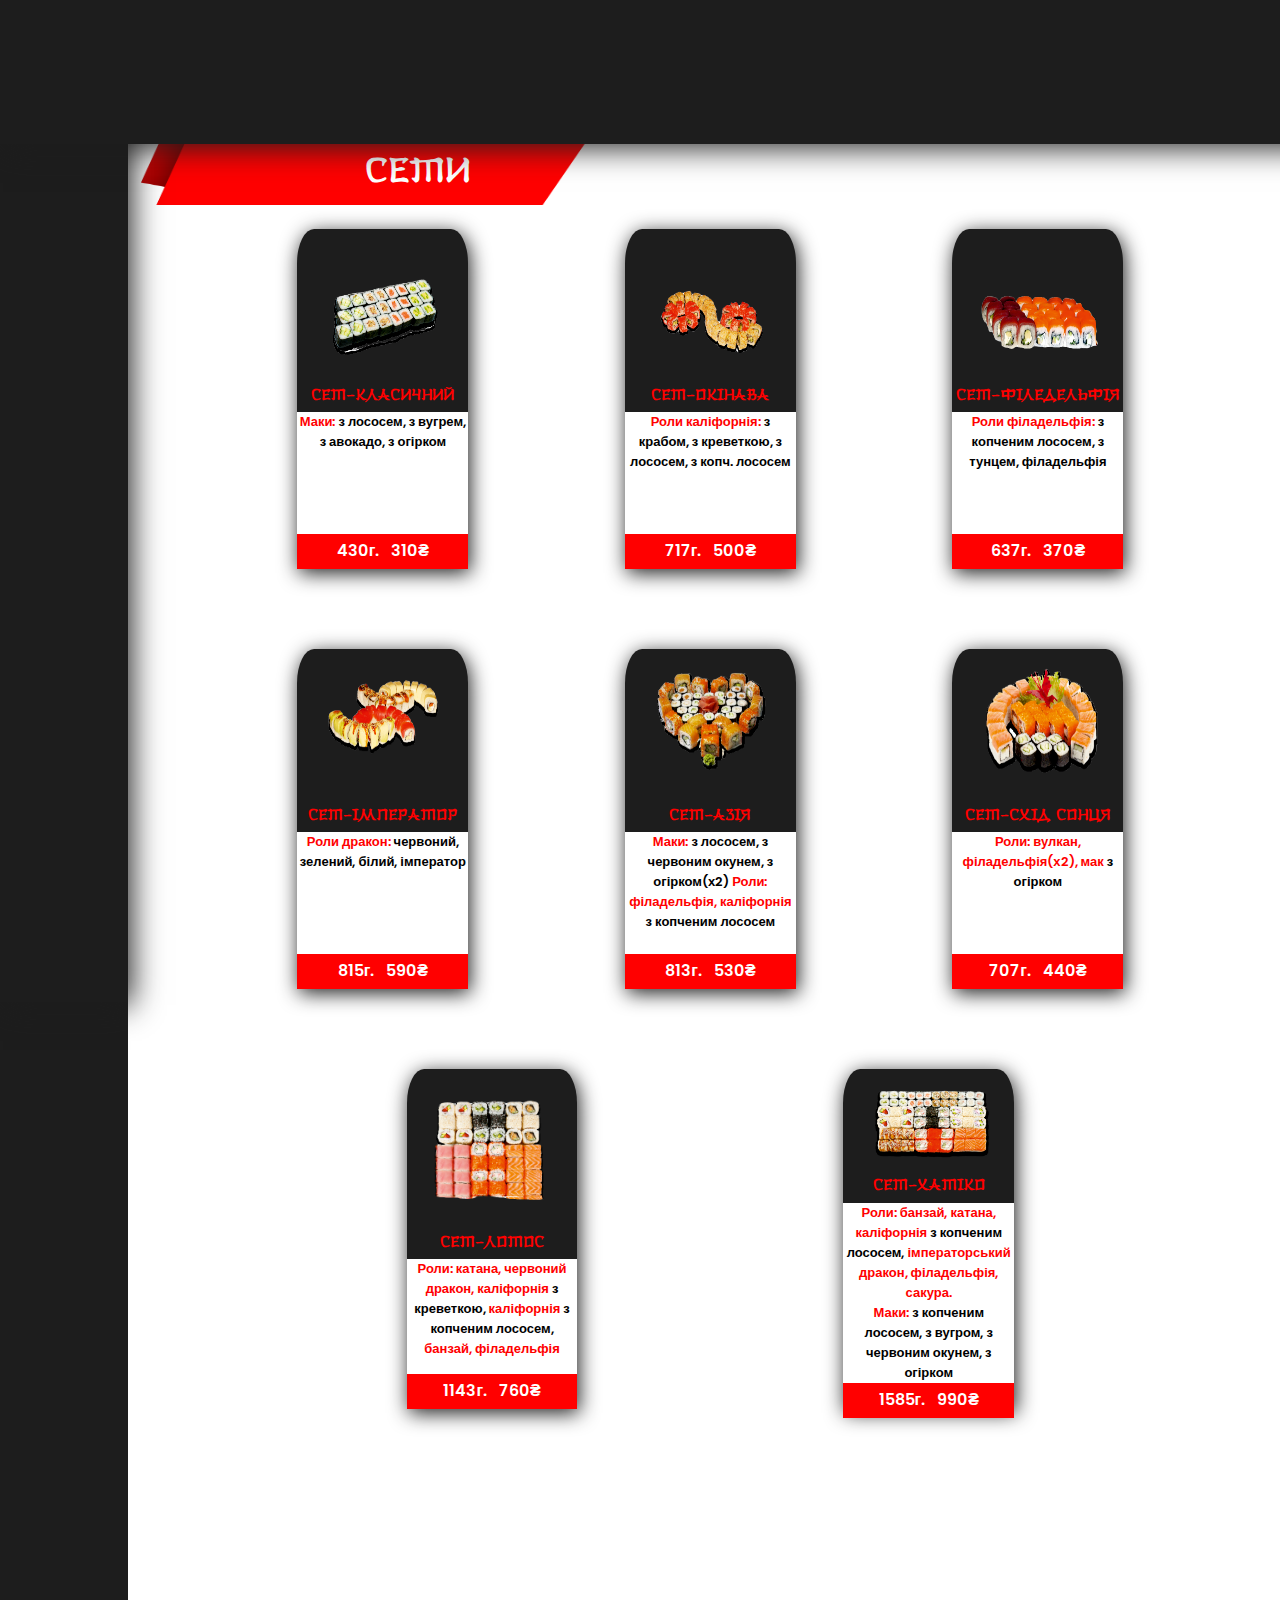
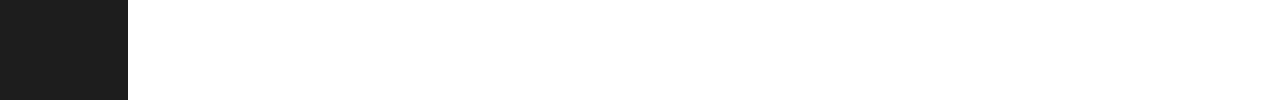
==== commit 79b1a1d2: "ver5" ====
--- a/index.html
+++ b/index.html
@@ -13,6 +13,29 @@
     <title>СУШІ МАМА|ЯПОНСЬКА КРИЇВКА</title>
 </head>
 <body>
+
+    <div class="mobile_header">
+        <img src="images/menu_button_img.png" class="logo_header">
+        <h1 class="header_h1">СУШІ МАМА<br>ЯПОНСЬКА КРИЇВКА</h1>
+        <div class="phones_header">
+            <img src="images/phone_logo.png" class="phone_logo">
+            <div class="phones_numbers_header">
+                <a class="tel_header1" href="tel: +380964388383">096-438-83-83</a>
+                <a class="tel_header2" href="tel: +380934388383">093-438-83-83</a>
+            </div>
+        </div>
+        <div class="action_wrapper">
+            <div class="visible_part">
+                <h1 class="action_h1">АКЦІЯ</h1>
+                <img src="images/arrow_down.png" class="arrow_down_img">
+                <p class="action_p1">Зробіть замовлення від 500₴ та отримайте <span>подарунок</span></p>
+                <p class="action_p2">Безкоштовна <span>Доставка</span> від 400₴</p>
+            </div>
+        </div>
+    </div>
+
+
+
     <div class="header">
         <img src="images/logo.png" class="logo_header">
         <h1 class="header_h1">СУШІ МАМА<br>ЯПОНСЬКА КРИЇВКА</h1>
@@ -189,23 +212,6 @@
 
 
 
-        <div class="sushi_banner">
-            <img src="images/banner.png" class="banner_img">
-            <h1 class="sushi_banner_h1">СУШІ</h1>
-        </div>
-        <div class="sushi_wrapper_c">
-            <div class="sushi_wrapper_c_text">
-                <ul>
-                    <li>з лососем - 35г. - 40₴</li>
-                    <li>з копч. лососем - 35г. -  40₴</li>
-                    <li>з окунем - 35г. - 40₴</li>
-                    <li>з тунцем - 35г. - 40₴</li>
-                    <li>з вугрем - 45г. - 45₴</li>
-                    <li>з креветкою - 35г. - 45₴</li>
-                </ul>
-            </div>
-            <img src="images/sushi_img.png" class="sushi_img_c">
-        </div>
 
         
 
--- a/style.css
+++ b/style.css
@@ -26,7 +26,7 @@
 .container{
     background-color: white;
     width: 90%;
-    height: 5800px;
+    height: 1700px;
     margin-left: auto;
     padding-top: 9%;
     padding-left: 1%;
@@ -34,9 +34,22 @@
 }
 .header{
     box-shadow: 3px 3px 30px #1d1d1d;
-    z-index: 2;
+    z-index: 3;
     align-items: center;
     display: flex;
+    padding-left: 1.65%;
+    padding-right: 20%;
+    position: fixed;
+    width: 100%;
+    height: 16%;
+    background: #1d1d1d;
+
+}
+.mobile_header{
+    box-shadow: 3px 3px 30px #1d1d1d;
+    z-index: 3;
+    align-items: center;
+    display: none;
     padding-left: 1.65%;
     padding-right: 20%;
     position: fixed;
@@ -271,7 +284,7 @@
 
 .leftside_header{
     box-shadow: 3px 3px 30px #1d1d1d;
-    z-index: 3;
+    z-index: 2;
     justify-content: space-evenly;
     padding-bottom: 10%;
     display: flex;
@@ -299,27 +312,79 @@
     color: #ff0000;
 
 }
+
+
+.sets_wrapper_left.animated{
+    opacity: 1;
+    transform: translate(0%, 0%);
+    transition: 0.4s;
+}
+.sets_wrapper_left{
+    opacity: 0;
+    transform: translate(-120%, 0%);
+    width: 100%;
+    cursor: pointer;
+    transition: 0.4s;
+}
+.sets_img{
+    transition: 0.4s;
+    width: 45%;
+}
+.set_h3{
+    transition: 0.4s;
+    font-family: Japanease;
+    color: white;
+}
+.set_h3.active{
+    transition: 0.4s;
+    font-family: Japanease;
+    color: #ff0000;
+}
+
+.roll_wrapper_left.animated{
+    opacity: 1;
+    transform: translate(0%, 0%);
+    transition: 0.4s;
+}
+.roll_wrapper_left{
+    opacity: 0;
+    transform: translate(-120%, 0%);
+    width: 100%;
+    cursor: pointer;
+    transition: 0.4s;
+}
+.rolls_img{
+    transition: 0.4s;
+    width: 45%;
+}
+.roll_h3{
+    transition: 0.4s;
+    font-family: Japanease;
+    color: white;
+}
+.roll_h3.active{
+    transition: 0.4s;
+    font-family: Japanease;
+    color: #ff0000;
+}
+
+
+
 .maki_wrapper.animated{
     opacity: 1;
     transform: translate(0px, 0%);
     transition: 0.4s;
 }
-.maki_wrapper.activated{
-    background-color: #ff0000;
-    transition: 0.7s;
-}
 .maki_wrapper{
     opacity: 0;
     transform: translate(-120%, 0%);
-    transition: 0.4s;
-    transition: 0.7s;
-    height: 25%;
+    width: 100%;
     cursor: pointer;
-    width: 100%;
+    transition: 0.4s;
 }
 .maki_img{
     transition: 0.4s;
-    width: 55%;
+    width: 45%;
 }
 .maki_h3{
     transition: 0.4s;
@@ -331,10 +396,7 @@
     font-family: Japanease;
     color: #ff0000;
 }
-.maki_img.active{
-    transition: 0.4s;
-    width: 65%;
-}
+
 
 
 
@@ -351,16 +413,13 @@
 .sushi_wrapper{
     opacity: 0;
     transform: translate(-120%, 0%);
-    transition: 0.4s;
-    transition: 0.7s;
-    margin-top: 25%;
+    width: 100%;
     cursor: pointer;
-    width: 100%;
-    height: 25%;
+    transition: 0.4s;
 }
 .sushi_img{
     transition: 0.4s;
-    width: 55%;
+    width: 45%;
 }
 .sushi_h3{
     transition: 0.4s;
@@ -372,32 +431,24 @@
     font-family: Japanease;
     color: #ff0000;
 }
-.sushi_img.active{
-    transition: 0.4s;
-    width: 65%;
-}
+
 
 .gunkans_wrapper.animated{
     opacity: 1;
     transform: translate(0px, 0%);
     transition: 0.4s;
 }
-.gunkans_wrapper.activated{
-    background-color: #ff0000;
-    transition: 0.7s;
-}
+
 .gunkans_wrapper{
     opacity: 0;
     transform: translate(-120%, 0%);
-    transition: 0.4s;
-    transition: 0.7s;
-    height: 25%;
+    width: 100%;
     cursor: pointer;
-    width: 100%;
+    transition: 0.4s;
 }
 .gunkans_img{
     transition: 0.4s;
-    width: 55%;
+    width: 45%;
 }
 .gunkans_h3{
     transition: 0.4s;
@@ -409,10 +460,7 @@
     font-family: Japanease;
     color: #ff0000;
 }
-.gunkans_img.active{
-    transition: 0.4s;
-    width: 65%;
-}
+
 
 .krevetki_wrapper.animated{
     opacity: 1;
@@ -426,13 +474,9 @@
 .krevetki_wrapper{
     opacity: 0;
     transform: translate(-120%, 0%);
-    transition: 0.4s;
-    transition: 0.7s;
-    box-sizing: border-box;
-    padding-top: 15%;
-    height: 25%;
+    width: 100%;
     cursor: pointer;
-    width: 100%;
+    transition: 0.4s;
 }
 .krevetki_img{
     transition: 0.4s;
@@ -448,10 +492,6 @@
     font-family: Japanease;
     color: #ff0000;
 }
-.krevetki_img.active{
-    transition: 0.4s;
-    width: 65%;
-}
 
 
 
@@ -460,16 +500,29 @@
 
 
 /*CONTAINER*/
-.rolls_banner{
+
+.banner_img{
+    width: 100%;
+    height: 100%;
+}
+
+
+.sets_banner{
+    display: none;
     position: absolute;
     width: 35%;
     height: 10%;
 }
-.banner_img{
-    width: 100%;
-    height: 100%;
-}
-.rolls_banner_h1{
+
+.sets_banner.active{
+    display: block;
+    position: absolute;
+    width: 35%;
+    height: 10%;
+}
+
+
+.sets_banner_h1{
     font-family: Japanease;
     position: absolute;
     color: white;
@@ -479,272 +532,277 @@
 
 
 
-.sets_banner{
-    position: absolute;
-    width: 35%;
-    height: 10%;
-}
-.sets_banner_h1{
-    font-family: Japanease;
-    position: absolute;
-    color: white;
-    top: 40%;
-    left: 70%;
-}
-
-
-
-
-
-
-/*CONTEXT*/
-
-.sushi_context.active{
-    transition: 0.7s;
-    width: 30%;
-    left: 10%;
-}
-.sushi_context{
-    transition: 0.7s;
-    box-sizing: border-box;
-    padding-top: 5%;
+
+
+.sets_wrapper.active{
+    margin-top: 10%;
+    margin-bottom: 10%;
+    width: 100%;
     display: flex;
     flex-direction: column;
-    left: -10%;
-    top: 13%;
-    position: fixed;
-    width: 0%;
-    background-color: #ff0000;
-    height: 100%;
-    box-shadow: 2px 5px 20px #1d1d1d;
-}
-.sushi_context_h1{
-    user-select: none;
-    text-align: center;
-    font-family: Japanease;
-    color: white;
-}
-.sushi_context_p{
-    line-height: 1;
-    display: flex;
+}
+.sets_wrapper{
+    margin-top: 10%;
+    margin-bottom: 10%;
+    width: 100%;
+    display: none;
     flex-direction: column;
 }
-.sushi_context li {
-    user-select: none;
-    white-space: pre;
-    color: white;
-    font-size: 18px;
-}
-.close_img_sushi{
-    transition: 0.4s;
-    cursor: pointer;
-    position: absolute;
-    width: 7%;
-    right: 5%;
-    top: 5%;
-}
-.close_img_sushi:hover{
-    transition: 0.4s;
-    cursor: pointer;
-    position: absolute;
-    width: 8.5%;
-    right: 5%;
-    top: 5%;
-}
-
-
-
-
-
-.krevetki_context.active{
-    transition: 0.7s;
-    width: 40%;
-    left: 10%;
-}
-.krevetki_context{
-    transition: 0.7s;
-    box-sizing: border-box;
-    padding-top: 5%;
-    display: flex;
-    flex-direction: column;
-    left: -30%;
-    top: 13%;
-    position: fixed;
-    width: 0%;
-    background-color: #ff0000;
-    height: 100%;
-    box-shadow: 2px 5px 20px #1d1d1d;
-}
-.krevetki_context_h1{
-    user-select: none;
-    text-align: center;
-    font-family: Japanease;
-    color: white;
-}
-.krevetki_context_p{
-    line-height: 1;
-    display: flex;
-    flex-direction: column;
-}
-.krevetki_context li {
-    user-select: none;
-    white-space: pre;
-    color: white;
-    font-size: 18px;
-}
-.krevetki_context span {
-    font-weight: 600;
-    user-select: none;
-    white-space: pre;
-    color: black;
-    font-size: 18px;
-}
-.close_img_krevetki{
-    transition: 0.4s;
-    cursor: pointer;
-    position: absolute;
-    width: 7%;
-    right: 5%;
-    top: 5%;
-}
-.close_img_krevetki:hover{
-    transition: 0.4s;
-    cursor: pointer;
-    position: absolute;
-    width: 8.5%;
-    right: 5%;
-    top: 5%;
-}
-.images_krevetki {
-    margin-top: 5%;
-    margin-left: auto;
-    margin-right: auto;
-    display: flex;
-    align-items: center;
-    justify-content: space-evenly;
-    width: 100%;
-    height: 30%;
-}
-.img_krevetki1{
-    height: 70%;
-    width: 40%;
-}
-.img_krevetki2{
-    width: 40%;
-    height: 70%;
-}
-
-
-
-
-
-.maki_context.active{
-    transition: 0.7s;
-    width: 30%;
-    left: 10%;
-}
-.maki_context{
-    transition: 0.7s;
-    box-sizing: border-box;
-    padding-top: 5%;
-    display: flex;
-    flex-direction: column;
-    left: -10%;
-    top: 13%;
-    position: fixed;
-    width: 0%;
-    background-color: #ff0000;
-    height: 100%;
-    box-shadow: 2px 5px 20px #1d1d1d;
-}
-.maki_context_h1{
-    user-select: none;
-    text-align: center;
-    font-family: Japanease;
-    color: white;
-}
-.maki_context_p{
-    line-height: 1;
-    display: flex;
-    flex-direction: column;
-}
-.maki_context li {
-    user-select: none;
-    white-space: pre;
-    color: white;
-    font-size: 18px;
-}
-.close_img_maki{
-    transition: 0.4s;
-    cursor: pointer;
-    position: absolute;
-    width: 7%;
-    right: 5%;
-    top: 5%;
-}
-.close_img_maki:hover{
-    transition: 0.4s;
-    cursor: pointer;
-    position: absolute;
-    width: 8.5%;
-    right: 5%;
-    top: 5%;
-}
-
-
-
-.gunkans_context.active{
-    transition: 0.7s;
-    width: 30%;
-    left: 10%;
-}
-.gunkans_context{
-    transition: 0.7s;
-    box-sizing: border-box;
-    padding-top: 5%;
-    display: flex;
-    flex-direction: column;
-    left: -10%;
-    top: 13%;
-    position: fixed;
-    width: 0%;
-    background-color: #ff0000;
-    height: 100%;
-    box-shadow: 2px 5px 20px #1d1d1d;
-}
-.gunkans_context_h1{
-    user-select: none;
-    text-align: center;
-    font-family: Japanease;
-    color: white;
-}
-.gunkans_context_p{
-    line-height: 1;
-    display: flex;
-    flex-direction: column;
-}
-.gunkans_context li {
-    user-select: none;
-    white-space: pre;
-    color: white;
-    font-size: 18px;
-}
-.close_img_gunkans{
-    transition: 0.4s;
-    cursor: pointer;
-    position: absolute;
-    width: 7%;
-    right: 5%;
-    top: 5%;
-}
-.close_img_gunkans:hover{
-    transition: 0.4s;
-    cursor: pointer;
-    position: absolute;
-    width: 8.5%;
-    right: 5%;
-    top: 5%;
-}
-
-
-
+
+@media (max-width: 1440px){
+    .leftside_header{
+        padding-bottom: 15%;
+    }
+    .leftside_header_h1{
+        font-size: 19px;
+    }
+    .sets_img {
+        transition: 0.4s;
+        width: 35%;
+    }
+    .rolls_img {
+        transition: 0.4s;
+        width: 35%;
+    }
+    .sushi_img {
+        transition: 0.4s;
+        width: 35%;
+    }
+    .krevetki_img {
+        margin-top: 10%;
+        transition: 0.4s;
+        width: 35%;
+    }
+    .maki_img {
+        transition: 0.4s;
+        width: 35%;
+    }
+    .gunkans_img {
+        transition: 0.4s;
+        width: 35%;
+    }
+
+
+    .set_h3{
+        font-size: 16px;
+    }
+    .roll_h3{
+        font-size: 16px;
+    }
+    .sushi_h3{
+        font-size: 16px;
+    }
+    .krevetki_h3{
+        font-size: 16px;
+    }
+    .maki_h3{
+        font-size: 16px;
+    }
+    .gunkans_h3{
+        font-size: 16px;
+    }
+
+    .sets_banner_h1 {
+        left: 50%;
+    }
+}
+@media (max-width: 1150px){
+    .header_h1{
+        font-size: 14px;
+    }
+    .phones_numbers_header{
+        font-size: 14px;
+    }
+    .loaction_p {
+        font-size: 14px;
+    }
+    .action_h1 {
+        font-size: 17px;
+        top: 55%;
+    }
+    .action_p1.active {
+        font-size: 12px;
+        top: 125%;
+    }
+    .action_p2.active {
+        font-size: 12px;
+        top: 225%;
+
+    }
+}
+@media (max-width: 1050px){
+    .container{
+        height: 1400px;
+    }
+    .action_wrapper.active{
+        width: 65%;
+        margin-right: 5%;
+    }
+    .action_wrapper{
+        width: 65%;
+        margin-right: 5%;
+    }
+    .action_p1.active {
+        font-size: 10px;
+        top: 125%;
+        width: 12%;
+    }
+    .action_p2.active {
+        font-size: 10px;
+        top: 225%;
+        width: 12%;
+    }
+    .header{
+        padding-right: 5%;
+    }
+    .logo_header {
+        width: 15%;
+    }
+    .header_h1{
+        font-size: 13px;
+    }
+    .tel_header1 {
+        font-size: 11px;
+    }
+    .tel_header2 {
+        font-size: 11px;
+    }
+    .loaction_p {
+        font-size: 10px;
+    }
+    .action_h1 {
+        font-size: 14px;
+        top: 65%;
+    }
+
+
+
+    .sets_wrapper.active {
+        margin-top: 20%;
+    }
+    .sets_banner.active {
+    margin-top: 7%;
+    }
+
+
+    .leftside_header{
+        padding-top: 4%;
+    }
+    .leftside_header_h1 {
+        font-size: 16px;
+    }
+
+
+    .set_h3{
+        font-size: 11px;
+    }
+    .roll_h3{
+        font-size: 11px;
+    }
+    .sushi_h3{
+        font-size: 11px;
+    }
+    .krevetki_h3{
+        font-size: 11px;
+    }
+    .maki_h3{
+        font-size: 11px;
+    }
+    .gunkans_h3{
+        font-size: 11px;
+    }
+}
+@media (max-width: 1050px){
+    .leftside_header{
+        display: none;
+    }
+    .header{
+        display: none;
+    }
+    .container{
+        width: 100%;
+    }
+
+
+    .mobile_header{
+        display: flex;
+        height: 11%;
+    }
+    .logo_header{
+        width: 14%;
+        height: 50%;
+    }
+    .header_h1 {
+        width: 80%;
+        font-size: 10px;
+    }
+    .tel_header1 {
+        font-size: 10px;
+    }
+    .tel_header2 {
+        font-size: 10px;
+    }
+    .action_h1{
+        top: 55%;
+    }
+}
+@media (max-width: 425px){
+    .container{
+        height: 3170px;
+    }
+    .mobile_header{
+        display: flex;
+        height: 11%;
+        padding-left: 3%;
+    }
+    .logo_header{
+        width: 10%;
+        height: 40%;
+    }
+    .header_h1 {
+        width: 80%;
+        font-size: 7px;
+    }
+    .tel_header1 {
+        font-size: 9px;
+    }
+    .tel_header2 {
+        font-size: 9px;
+    }
+    .action_wrapper.active {
+        width: 170%;
+    }
+    .action_wrapper {
+        width: 170%;
+    }
+    .action_p1.active {
+        font-size: 8px;
+        top: 125%;
+        width: 15%;
+    }
+    .action_p2.active {
+        font-size: 8px;
+        top: 225%;
+        width: 15%;
+    }
+    .action_h1{
+        top: 55%;
+        font-size: 9px;
+    }
+    .arrow_down_img {
+        cursor: pointer;
+        transition: 0.4s;
+        position: absolute;
+        margin-top: 5%;
+        width: 3.5%;
+        bottom: 10%;
+    }
+    .sets_banner.active {
+        display: block;
+        position: absolute;
+        width: 85%;
+        height: 10%;
+        margin-top: 17%;
+    }
+
+}--- a/sets_style.css
+++ b/sets_style.css
@@ -459,4 +459,114 @@
 }
 .set8_p span{
     color: #ff0000;
+}
+
+
+
+
+@media (max-width: 1150px){
+    .set1_wrapper{
+        width: 20%;
+    }
+    .set2_wrapper{
+        width: 20%;
+    }
+    .set3_wrapper{
+        width: 20%;
+    }
+    .set4_wrapper{
+        width: 20%;
+    }
+    .set5_wrapper{
+        width: 20%;
+    }
+    .set6_wrapper{
+        width: 20%;
+    }
+    .set7_wrapper{
+        width: 20%;
+    }
+    .set8_wrapper{
+        width: 20%;
+    }
+
+
+
+
+    .set1_p{
+        font-size: 11px;
+    }
+    .set2_p{
+        font-size: 11px;
+    }
+    .set3_p{
+        font-size: 11px;
+    }
+    .set4_p{
+        font-size: 11px;
+    }
+    .set5_p{
+        font-size: 11px;
+    }
+    .set6_p{
+        font-size: 11px;
+    }
+    .set7_p{
+        font-size: 11px;
+    }
+    .set8_p{
+        font-size: 11px;
+    }
+}
+
+
+@media (max-width: 425px){
+    .sets_wrap1{
+        flex-direction: column;
+        align-items: center;
+        width: 100%;
+    }
+    .sets_wrap2{
+        flex-direction: column;
+        align-items: center;
+        width: 100%;
+    }
+    .sets_wrap3{
+        flex-direction: column;
+        align-items: center;
+        width: 100%;
+    }
+    .sets_wrapper.active{
+        margin-top: 45%;
+    }
+
+    .set1_wrapper{
+        width: 60%;
+    }
+    .set2_wrapper{
+        width: 60%;
+        margin-top: 8%;
+    }
+    .set3_wrapper{
+        width: 60%;
+        margin-top: 8%;
+    }
+    .set4_wrapper{
+        width: 60%;
+    }
+    .set5_wrapper{
+        margin-top: 8%;
+        width: 60%;
+    }
+    .set6_wrapper{
+        margin-top: 8%;
+        width: 60%;
+    }
+    .set7_wrapper{
+        width: 60%;
+    }
+    .set8_wrapper{
+        margin-top: 8%;
+        width: 60%;
+    }
 }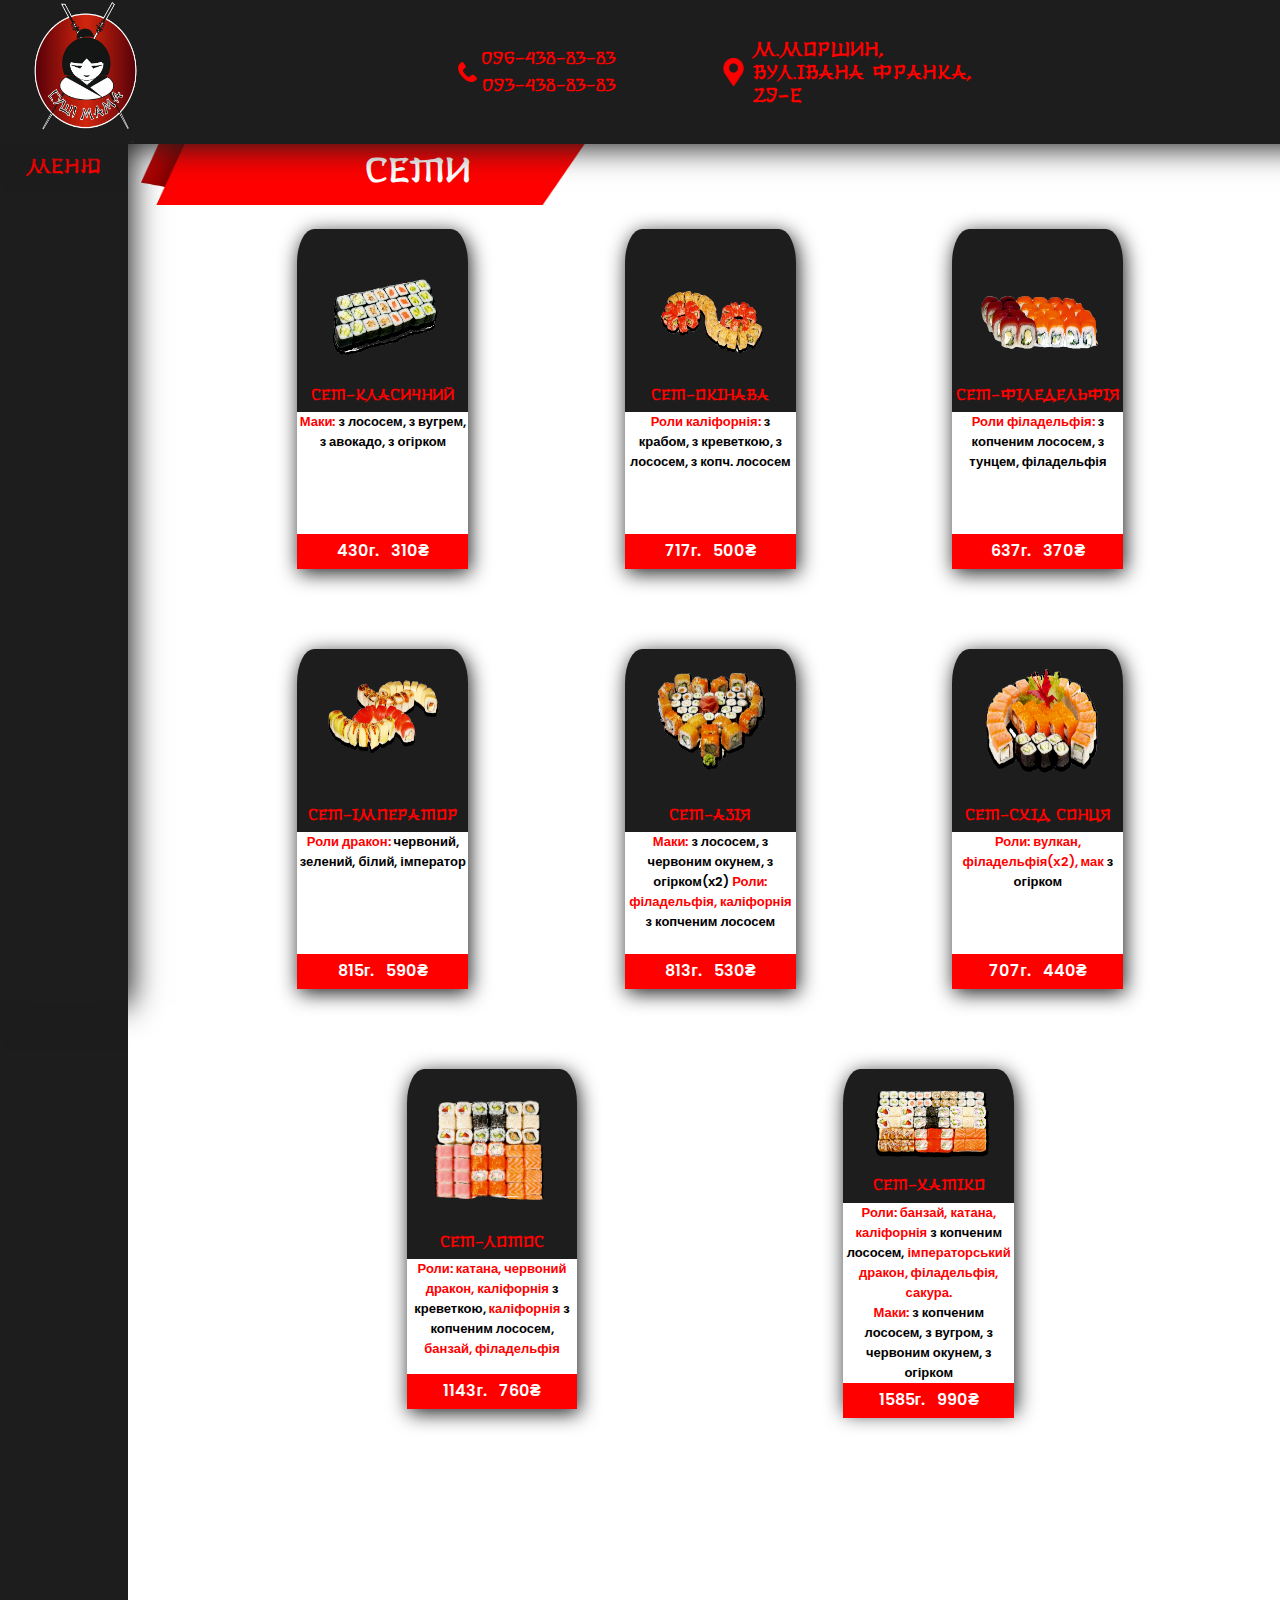
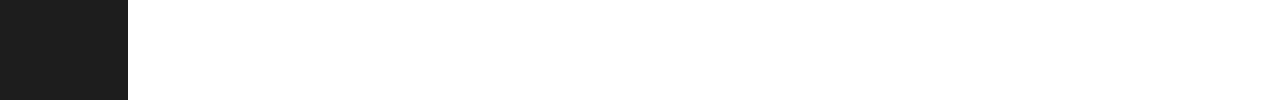
==== commit cf1d1f11: "ver6" ====
--- a/index.html
+++ b/index.html
@@ -14,16 +14,11 @@
 </head>
 <body>
 
+    
     <div class="mobile_header">
-        <img src="images/menu_button_img.png" class="logo_header">
+        <img src="images/menu_button_img.png" class="logo_header_mob">
         <h1 class="header_h1">СУШІ МАМА<br>ЯПОНСЬКА КРИЇВКА</h1>
-        <div class="phones_header">
-            <img src="images/phone_logo.png" class="phone_logo">
-            <div class="phones_numbers_header">
-                <a class="tel_header1" href="tel: +380964388383">096-438-83-83</a>
-                <a class="tel_header2" href="tel: +380934388383">093-438-83-83</a>
-            </div>
-        </div>
+       
         <div class="action_wrapper">
             <div class="visible_part">
                 <h1 class="action_h1">АКЦІЯ</h1>
@@ -33,8 +28,41 @@
             </div>
         </div>
     </div>
-
-
+    <div class="mobile_menu">
+        <div class="wrapper_mobile_menu">
+            <h1 class="mobile_h1">МЕНЮ</h1>
+            <img src="images/logo.png" class="mobile_logo">
+        </div>
+        <div class="wrapper_mobile_menu">
+
+            <div class="sets_wrapper_left">
+                <img src="images/set_img.png" class="sets_img">
+                <h3 class="set_h3">СЕТИ</h3>
+            </div>
+    
+            <div class="roll_wrapper_left">
+                <img src="images/roll_img.png" class="rolls_img">
+                <h3 class="roll_h3">РОЛИ</h3>
+            </div>
+            
+            <div class="sushi_wrapper">
+                <img src="images/sushi_img.png" class="sushi_img">
+                <h3 class="sushi_h3">СУШІ</h3>
+            </div>
+            <div class="krevetki_wrapper">
+                <img src="images/krevetki_img.png" class="krevetki_img">
+                <h3 class="krevetki_h3">КРЕВЕТКИ</h3>
+            </div>
+            <div class="maki_wrapper">
+                <img src="images/maki_img.png" class="maki_img">
+                <h3 class="maki_h3">Маки</h3>
+            </div>
+            <div class="gunkans_wrapper">
+                <img src="images/gunkans_img.png" class="gunkans_img">
+                <h3 class="gunkans_h3">ГУНКАНИ</h3>
+            </div>
+        </div>
+    </div>
 
     <div class="header">
         <img src="images/logo.png" class="logo_header">
--- a/style.css
+++ b/style.css
@@ -22,6 +22,45 @@
 
 
 /*HEADER---*/
+.logo_header_mob {
+    width: 10%;
+    height: 40%;
+}
+.mobile_menu.active{
+    transition: 0.4s;
+    opacity: 1;
+    width: 100%;
+    height: 100%;
+}
+.mobile_menu{
+    transition: 0.4s;
+    opacity: 0;
+    padding-top: 15%;
+    width: 100%;
+    background-color: #1d1d1d;
+    position: fixed;
+    margin-top: 11%;
+    height: 0%;
+    z-index: 2;
+}
+.mobile_logo{
+    width: 40%;
+
+}
+.mobile_h1{
+    color: #ff0000;
+    font-family: Japanease;
+}
+.wrapper_mobile_menu{
+    width: 100%;
+    display: flex;
+    justify-content: space-evenly;
+    align-items: center;
+    flex-direction: column;
+}
+
+
+
 
 .container{
     background-color: white;
@@ -753,14 +792,15 @@
     .mobile_header{
         display: flex;
         height: 11%;
-        padding-left: 3%;
+        padding-left: 10%;
     }
     .logo_header{
         width: 10%;
         height: 40%;
     }
     .header_h1 {
-        width: 80%;
+        width: 100%;
+        margin-left: 10%;
         font-size: 7px;
     }
     .tel_header1 {
@@ -805,4 +845,121 @@
         margin-top: 17%;
     }
 
-}+
+
+
+
+    .sets_wrapper_left{
+        margin-top: 5%;
+        justify-content: space-evenly;
+        display: flex;
+        align-items: center;
+        flex-direction: row;
+        width: 100%;
+    }
+    .set_h3{
+        color: #ff0000;
+        font-size: 18px;
+    }
+    .sets_img{
+        width: 15%;
+    }
+
+    .roll_wrapper_left{
+        margin-top: 5%;
+        justify-content: space-evenly;
+        display: flex;
+        align-items: center;
+        flex-direction: row;
+        width: 100%;
+    }
+    .roll_h3{
+        color: #ff0000;
+        font-size: 18px;
+    }
+    .rolls_img{
+        width: 15%;
+    }
+
+
+
+    .sushi_wrapper{
+        margin-top: 5%;
+        justify-content: space-evenly;
+        display: flex;
+        align-items: center;
+        flex-direction: row;
+        width: 100%;
+    }
+    .sushi_h3{
+        color: #ff0000;
+        font-size: 18px;
+    }
+    .sushi_img{
+        width: 15%;
+    }
+
+
+
+    .krevetki_wrapper{
+        margin-top: 5%;
+        padding-top: 0;
+        justify-content: space-evenly;
+        display: flex;
+        align-items: center;
+        flex-direction: row;
+        width: 100%;
+    }
+    .krevetki_h3{
+        color: #ff0000;
+        font-size: 18px;
+    }
+    .krevetki_img{
+        margin-top: 0%;
+        width: 15%;
+    }
+
+
+
+    .maki_wrapper{
+        margin-top: 5%;
+        justify-content: space-evenly;
+        display: flex;
+        align-items: center;
+        flex-direction: row;
+        width: 100%;
+    }
+    .maki_h3{
+        color: #ff0000;
+        font-size: 18px;
+    }
+    .maki_img{
+        width: 15%;
+    }
+
+
+    .gunkans_wrapper{
+        margin-top: 5%;
+        justify-content: space-evenly;
+        display: flex;
+        align-items: center;
+        flex-direction: row;
+        width: 100%;
+    }
+    .gunkans_h3{
+        color: #ff0000;
+        font-size: 18px;
+    }
+    .gunkans_img{
+        width: 15%;
+    }
+    .mobile_menu{
+        transition: 0.4s;
+        opacity: 0;
+    }
+    .mobile_menu.active{
+        transition: 0.4s;
+        opacity: 1;
+    }
+}
+
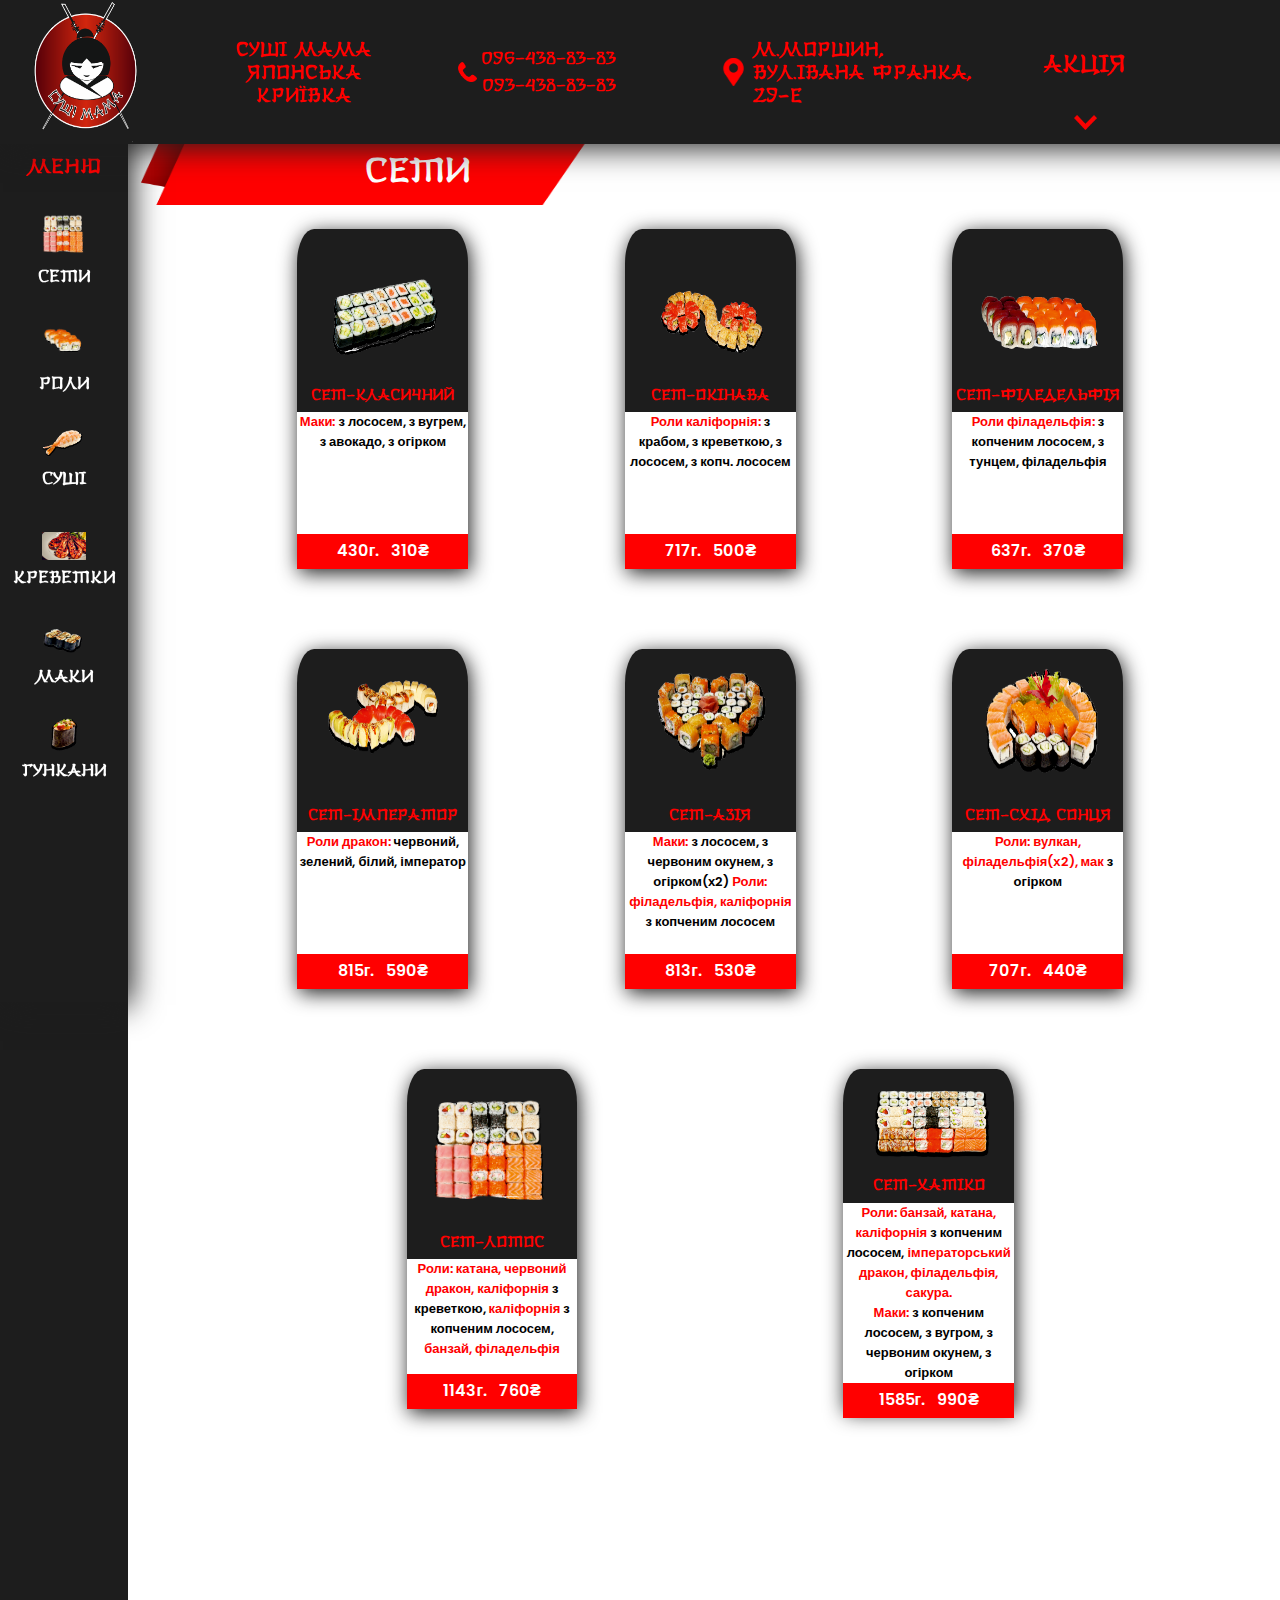
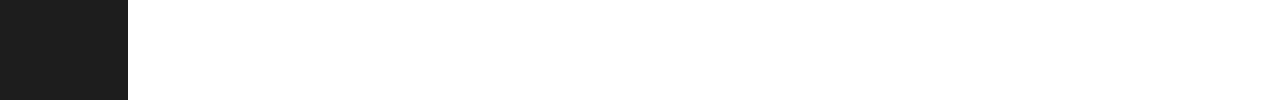
==== commit 40c52bf9: "ver7" ====
--- a/index.html
+++ b/index.html
@@ -66,19 +66,19 @@
 
     <div class="header">
         <img src="images/logo.png" class="logo_header">
-        <h1 class="header_h1">СУШІ МАМА<br>ЯПОНСЬКА КРИЇВКА</h1>
-        <div class="phones_header">
+        <h1 class="header_h1 animated">СУШІ МАМА<br>ЯПОНСЬКА КРИЇВКА</h1>
+        <div class="phones_header animated">
             <img src="images/phone_logo.png" class="phone_logo">
-            <div class="phones_numbers_header">
+            <div class="phones_numbers_header ">
                 <a class="tel_header1" href="tel: +380964388383">096-438-83-83</a>
                 <a class="tel_header2" href="tel: +380934388383">093-438-83-83</a>
             </div>
         </div>
-        <div class="location_wrapper">
+        <div class="location_wrapper animated">
             <img src="images/location_logo.png" class="location_logo">
             <p class="loaction_p">M.Моршин, вул.Івана Франка, 29-Е</p>
         </div>
-        <div class="action_wrapper">
+        <div class="action_wrapper animated">
             <div class="visible_part">
                 <h1 class="action_h1">АКЦІЯ</h1>
                 <img src="images/arrow_down.png" class="arrow_down_img">
@@ -91,29 +91,29 @@
     <div class="leftside_header">
         <h1 class="leftside_header_h1">МЕНЮ</h1>
         
-        <div class="sets_wrapper_left">
+        <div class="sets_wrapper_left animated">
             <img src="images/set_img.png" class="sets_img">
             <h3 class="set_h3">СЕТИ</h3>
         </div>
 
-        <div class="roll_wrapper_left">
+        <div class="roll_wrapper_left animated">
             <img src="images/roll_img.png" class="rolls_img">
             <h3 class="roll_h3">РОЛИ</h3>
         </div>
         
-        <div class="sushi_wrapper">
+        <div class="sushi_wrapper animated">
             <img src="images/sushi_img.png" class="sushi_img">
             <h3 class="sushi_h3">СУШІ</h3>
         </div>
-        <div class="krevetki_wrapper">
+        <div class="krevetki_wrapper animated">
             <img src="images/krevetki_img.png" class="krevetki_img">
             <h3 class="krevetki_h3">КРЕВЕТКИ</h3>
         </div>
-        <div class="maki_wrapper">
+        <div class="maki_wrapper animated">
             <img src="images/maki_img.png" class="maki_img">
             <h3 class="maki_h3">Маки</h3>
         </div>
-        <div class="gunkans_wrapper">
+        <div class="gunkans_wrapper animated">
             <img src="images/gunkans_img.png" class="gunkans_img">
             <h3 class="gunkans_h3">ГУНКАНИ</h3>
         </div>
--- a/style.css
+++ b/style.css
@@ -25,6 +25,11 @@
 .logo_header_mob {
     width: 10%;
     height: 40%;
+    transition: 0.4s;
+}
+.logo_header_mob.active {
+   transform: rotate(90deg);
+   transition: 0.4s;
 }
 .mobile_menu.active{
     transition: 0.4s;
@@ -33,6 +38,7 @@
     height: 100%;
 }
 .mobile_menu{
+    padding-bottom: 10%;
     transition: 0.4s;
     opacity: 0;
     padding-top: 15%;
@@ -47,6 +53,7 @@
     width: 40%;
 
 }
+
 .mobile_h1{
     color: #ff0000;
     font-family: Japanease;
@@ -849,14 +856,19 @@
 
 
 
-    .sets_wrapper_left{
+    .sets_wrapper_left.active{
+        display: flex;
+    }
+
+    .sets_wrapper_left {
         margin-top: 5%;
         justify-content: space-evenly;
-        display: flex;
+        display: none;
         align-items: center;
         flex-direction: row;
         width: 100%;
     }
+
     .set_h3{
         color: #ff0000;
         font-size: 18px;
@@ -865,10 +877,14 @@
         width: 15%;
     }
 
+
+    .roll_wrapper_left.active{
+        display: flex;
+    }
     .roll_wrapper_left{
         margin-top: 5%;
         justify-content: space-evenly;
-        display: flex;
+        display: none;
         align-items: center;
         flex-direction: row;
         width: 100%;
@@ -882,11 +898,13 @@
     }
 
 
-
+    .sushi_wrapper.active{
+        display: flex;
+    }
     .sushi_wrapper{
         margin-top: 5%;
         justify-content: space-evenly;
-        display: flex;
+        display: none;
         align-items: center;
         flex-direction: row;
         width: 100%;
@@ -899,13 +917,15 @@
         width: 15%;
     }
 
-
+    .krevetki_wrapper.active{
+        display: flex;
+    }
 
     .krevetki_wrapper{
         margin-top: 5%;
         padding-top: 0;
         justify-content: space-evenly;
-        display: flex;
+        display: none;
         align-items: center;
         flex-direction: row;
         width: 100%;
@@ -920,11 +940,13 @@
     }
 
 
-
+    .maki_wrapper.active{
+        display: flex;
+    }
     .maki_wrapper{
         margin-top: 5%;
         justify-content: space-evenly;
-        display: flex;
+        display: none;
         align-items: center;
         flex-direction: row;
         width: 100%;
@@ -937,11 +959,13 @@
         width: 15%;
     }
 
-
+    .gunkans_wrapper.active{
+        display: flex;
+    }
     .gunkans_wrapper{
         margin-top: 5%;
         justify-content: space-evenly;
-        display: flex;
+        display: none;
         align-items: center;
         flex-direction: row;
         width: 100%;
--- a/rolls_style.css
+++ b/rolls_style.css
@@ -1599,4 +1599,325 @@
 }
 .roll27_price span{
     font-family: Japanease;
+}
+
+
+@media (max-width: 1150px){
+    .roll1_wrapper{
+        width: 20%;
+    }
+    .roll2_wrapper{
+        width: 20%;
+    }
+    .roll3_wrapper{
+        width: 20%;
+    }
+    .roll4_wrapper{
+        width: 20%;
+    }
+    .roll5_wrapper{
+        width: 20%;
+    }
+    .roll6_wrapper{
+        width: 20%;
+    }
+    .roll7_wrapper{
+        width: 20%;
+    }
+    .roll8_wrapper{
+        width: 20%;
+    }
+
+    .roll9_wrapper{
+        width: 20%;
+    }
+    .roll10_wrapper{
+        width: 20%;
+    }
+    .roll11_wrapper{
+        width: 20%;
+    }
+    .roll12_wrapper{
+        width: 20%;
+    }
+    .roll13_wrapper{
+        width: 20%;
+    }
+    .roll14_wrapper{
+        width: 20%;
+    }
+    .roll15_wrapper{
+        width: 20%;
+    }
+    .roll16_wrapper{
+        width: 20%;
+    }
+
+    .roll17_wrapper{
+        width: 20%;
+    }
+    .roll18_wrapper{
+        width: 20%;
+    }
+    .roll19_wrapper{
+        width: 20%;
+    }
+    .roll20_wrapper{
+        width: 20%;
+    }
+    .roll21_wrapper{
+        width: 20%;
+    }
+    .roll22_wrapper{
+        width: 20%;
+    }
+    .roll23_wrapper{
+        width: 20%;
+    }
+    .roll24_wrapper{
+        width: 20%;
+    }
+    .roll25_wrapper{
+        width: 20%;
+    }
+    .roll26_wrapper{
+        width: 20%;
+    }
+    .roll27_wrapper{
+        width: 20%;
+    }
+
+
+    .roll1_p{
+        font-size: 11px;
+    }
+    .roll2_p{
+        font-size: 11px;
+    }
+    .roll3_p{
+        font-size: 11px;
+    }
+    .roll4_p{
+        font-size: 11px;
+    }
+    .roll5_p{
+        font-size: 11px;
+    }
+    .roll6_p{
+        font-size: 11px;
+    }
+    .roll7_p{
+        font-size: 11px;
+    }
+    .roll8_p{
+        font-size: 11px;
+    }
+    .roll9_p{
+        font-size: 11px;
+    }
+    .roll10_p{
+        font-size: 11px;
+    }
+    .roll11_p{
+        font-size: 11px;
+    }
+    .roll12_p{
+        font-size: 11px;
+    }
+    .roll13_p{
+        font-size: 11px;
+    }
+    .roll14_p{
+        font-size: 11px;
+    }
+    .roll15_p{
+        font-size: 11px;
+    }
+    .roll16_p{
+        font-size: 11px;
+    }
+    .roll17_p{
+        font-size: 11px;
+    }
+    .roll18_p{
+        font-size: 11px;
+    }
+    .roll19_p{
+        font-size: 11px;
+    }
+    .roll20_p{
+        font-size: 11px;
+    }
+    .roll21_p{
+        font-size: 11px;
+    }
+    .roll22_p{
+        font-size: 11px;
+    }
+    .roll23_p{
+        font-size: 11px;
+    }
+    .roll24_p{
+        font-size: 11px;
+    }
+    .roll25_p{
+        font-size: 11px;
+    }
+    .roll26_p{
+        font-size: 11px;
+    }
+    .roll27_p{
+        font-size: 11px;
+    }
+}
+
+@media (max-width: 425px){
+    .rolls_wrap1{
+        flex-direction: column;
+        align-items: center;
+        width: 100%;
+    }
+    .rolls_wrap2{
+        flex-direction: column;
+        align-items: center;
+        width: 100%;
+    }
+    .rolls_wrap3{
+        flex-direction: column;
+        align-items: center;
+        width: 100%;
+    }
+    .rolls_wrap4{
+        flex-direction: column;
+        align-items: center;
+        width: 100%;
+    }
+    .rolls_wrap5{
+        flex-direction: column;
+        align-items: center;
+        width: 100%;
+    }
+    .rolls_wrap6{
+        flex-direction: column;
+        align-items: center;
+        width: 100%;
+    }
+    .rolls_wrap7{
+        flex-direction: column;
+        align-items: center;
+        width: 100%;
+    }
+    .rolls_wrap8{
+        flex-direction: column;
+        align-items: center;
+        width: 100%;
+    }
+    .rolls_wrap9{
+        flex-direction: column;
+        align-items: center;
+        width: 100%;
+    }
+    .rolls_wrapper.active{
+        margin-top: 45%;
+    }
+
+    .roll1_wrapper{
+        width: 60%;
+    }
+    .roll2_wrapper{
+        margin-top: 8%;
+        width: 60%;
+    }
+    .roll3_wrapper{
+        margin-top: 8%;
+        width: 60%;
+    }
+    .roll4_wrapper{
+        width: 60%;
+    }
+    .roll5_wrapper{
+        margin-top: 8%;
+        width: 60%;
+    }
+    .roll6_wrapper{
+        margin-top: 8%;
+        width: 60%;
+    }
+    .roll7_wrapper{
+        width: 60%;
+    }
+    .roll8_wrapper{
+        margin-top: 8%;
+        width: 60%;
+    }
+    .roll9_wrapper{
+        margin-top: 8%;
+        width: 60%;
+    }
+    .roll10_wrapper{
+        width: 60%;
+    }
+    .roll11_wrapper{
+        margin-top: 8%;
+        width: 60%;
+    }
+    .roll12_wrapper{
+        margin-top: 8%;
+        width: 60%;
+    }
+    .roll13_wrapper{
+        width: 60%;
+    }
+    .roll14_wrapper{
+        margin-top: 8%;
+        width: 60%;
+    }
+    .roll15_wrapper{
+        margin-top: 8%;
+        width: 60%;
+    }
+    .roll16_wrapper{
+        width: 60%;
+    }
+    .roll17_wrapper{
+        margin-top: 8%;
+        width: 60%;
+    }
+    .roll18_wrapper{
+        margin-top: 8%;
+        width: 60%;
+    }
+    .roll19_wrapper{
+        width: 60%;
+    }
+    .roll20_wrapper{
+        margin-top: 8%;
+        width: 60%;
+    }
+    .roll21_wrapper{
+        margin-top: 8%;
+        width: 60%;
+    }
+    .roll22_wrapper{
+        width: 60%;
+    }
+    .roll23_wrapper{
+        margin-top: 8%;
+        width: 60%;
+    }
+    .roll24_wrapper{
+        margin-top: 8%;
+        width: 60%;
+    }
+    .roll25_wrapper{
+        width: 60%;
+    }
+    .roll26_wrapper{
+        margin-top: 8%;
+        width: 60%;
+    }
+    .roll27_wrapper{
+        margin-top: 8%;
+        width: 60%;
+    }
 }